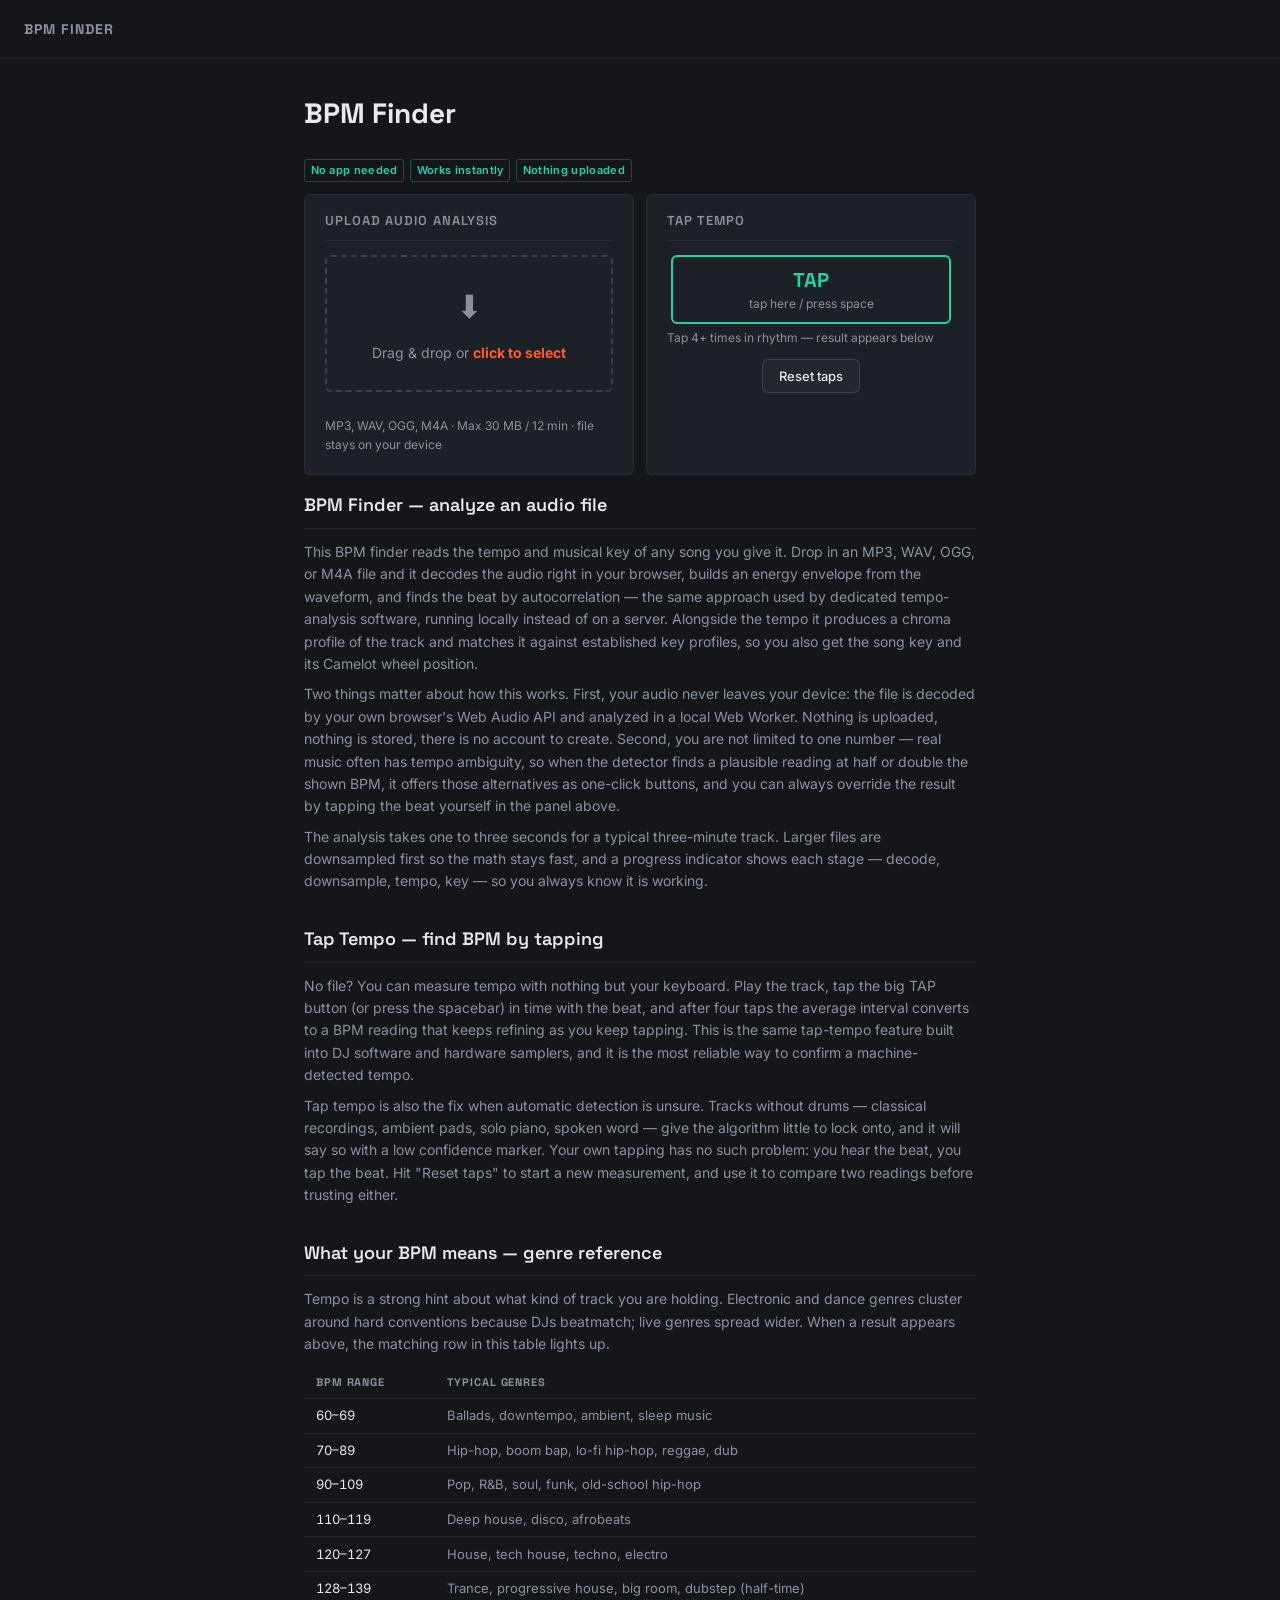
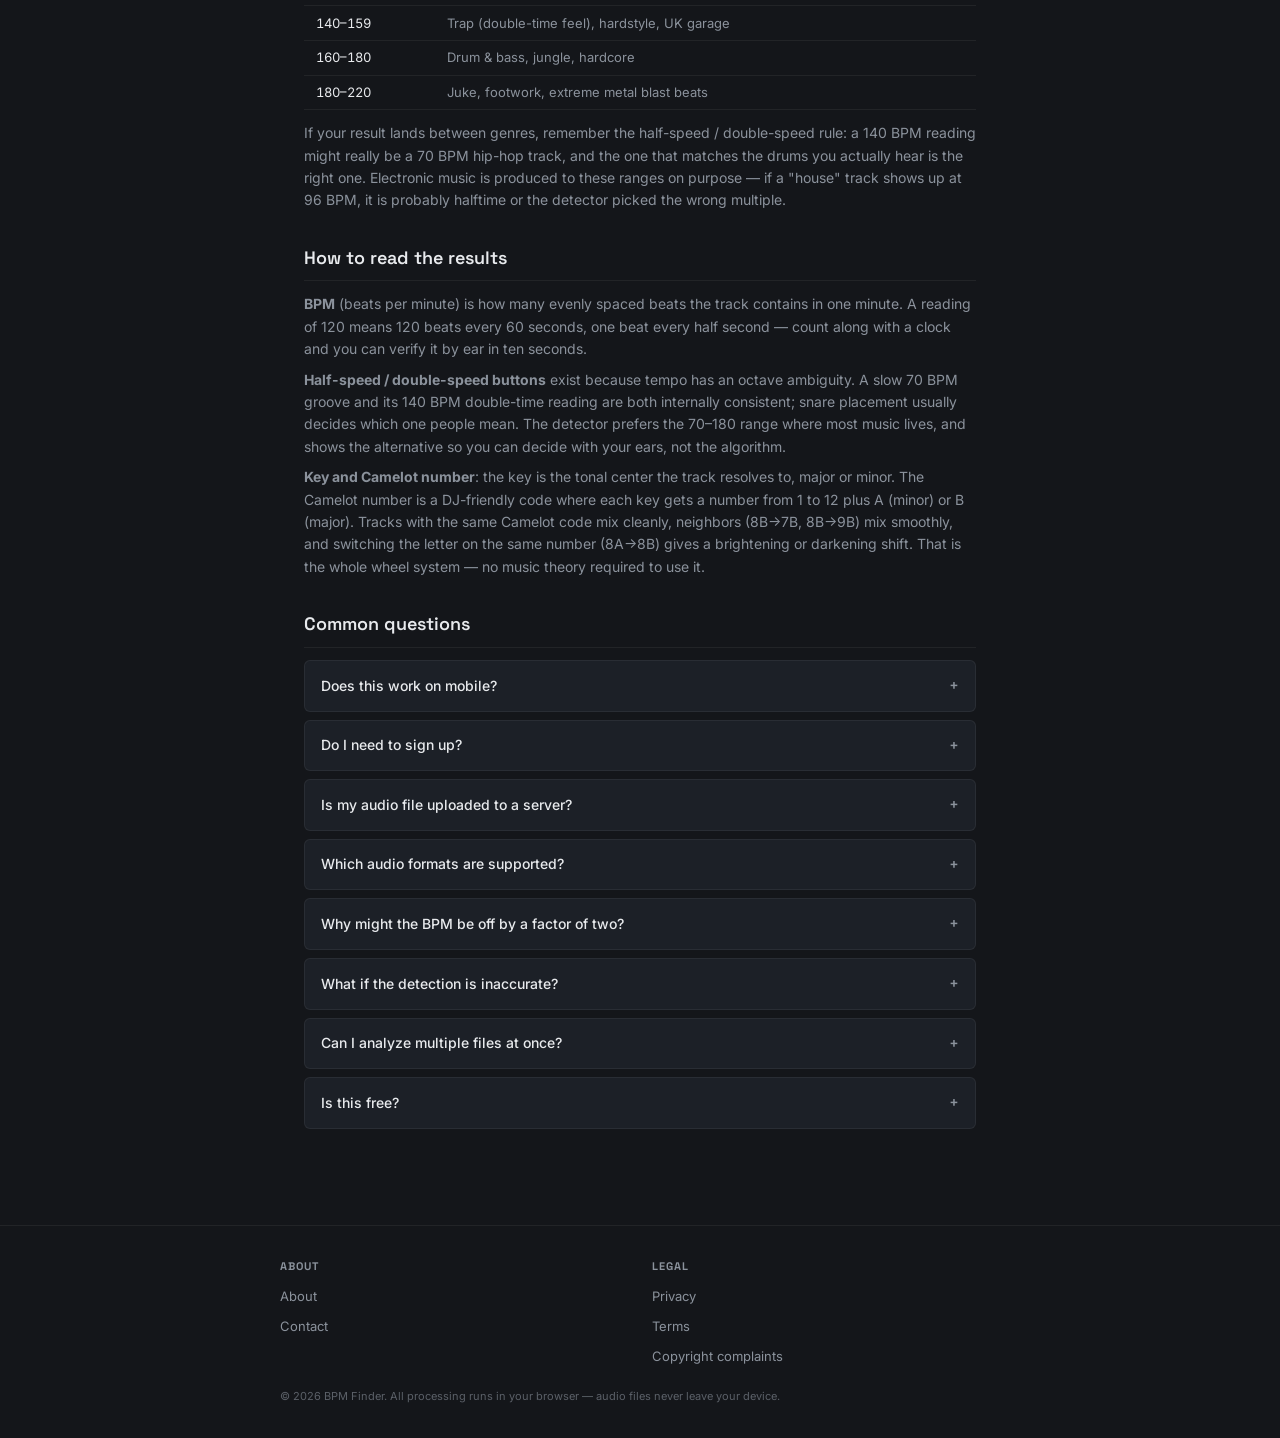
==== index.html @ b1567aca "Initial release: single-page BPM & key detector Client-side BPM + song key + Camelot detector (Web A" ====
<!DOCTYPE html>
<html lang="en">
<head>
  <meta charset="UTF-8">
  <meta name="viewport" content="width=device-width, initial-scale=1">
  <title>BPM Finder — Detect Tempo &amp; Song Key Online, Free &amp; Private</title>
  <meta name="description" content="Free BPM finder: detect tempo and song key from any audio file, or tap the beat yourself. Runs entirely in your browser — files never leave your device. No upload, no signup.">
  <link rel="canonical" href="https://getbpmfinder.com/">
  <link rel="icon" href="data:image/svg+xml,%3Csvg xmlns='http://www.w3.org/2000/svg' viewBox='0 0 32 32'%3E%3Crect width='32' height='32' rx='6' fill='%2314161a'/%3E%3Ctext x='16' y='21' font-family='monospace' font-size='14' font-weight='bold' fill='%23ff5c2b' text-anchor='middle'%3E128%3C/text%3E%3C/svg%3E">
  <link rel="preconnect" href="https://fonts.googleapis.com">
  <link rel="preconnect" href="https://fonts.gstatic.com" crossorigin>
  <!-- Non-blocking font load: a pending stylesheet would otherwise block script execution -->
  <link href="https://fonts.googleapis.com/css2?family=Inter:wght@400;500;600&family=Space+Grotesk:wght@600;700&display=swap" rel="stylesheet" media="print" onload="this.media='all'">
  <noscript><link href="https://fonts.googleapis.com/css2?family=Inter:wght@400;500;600&family=Space+Grotesk:wght@600;700&display=swap" rel="stylesheet"></noscript>
  <link rel="stylesheet" href="style.css">
</head>
<body>

<header class="site-header">
  <span>BPM Finder</span>
</header>

<main>
  <h1>BPM Finder</h1>

  <div class="trust-badges" aria-label="Key promises">
    <span>No app needed</span>
    <span>Works instantly</span>
    <span>Nothing uploaded</span>
  </div>

  <!-- ============ Dual-mode tool area ============ -->
  <div class="tool-grid">

    <!-- Mode 1: upload & analyze -->
    <section class="mode-card" aria-label="Upload audio to analyze BPM and key">
      <h2 class="mode-title">Upload audio analysis</h2>

      <!-- Cover / Upload -->
      <div id="toolCover">
        <div class="drop-zone" id="dropZone" role="button" tabindex="0" aria-label="Drop audio file here or click to select">
          <input type="file" accept="audio/*" id="fileInput" aria-label="Select audio file">
          <span class="drop-icon" aria-hidden="true">⬇</span>
          <span class="drop-label">Drag &amp; drop or <strong>click to select</strong></span>
        </div>
        <p class="format-hint">MP3, WAV, OGG, M4A · Max 30 MB / 12 min · file stays on your device</p>
      </div>

      <!-- Progress -->
      <div id="toolProgress" class="hidden">
        <div class="progress-bar-wrap" role="progressbar" aria-valuenow="0" aria-valuemin="0" aria-valuemax="100" id="progressWrap">
          <div class="progress-bar-fill" id="progressFill"></div>
        </div>
        <span class="progress-stage" id="progressStage">Decoding audio…</span>
      </div>

      <!-- Error -->
      <div id="toolError" class="hidden">
        <p class="error-msg" id="errorMsg"></p>
        <button class="btn btn-accent" id="retryBtn" type="button">Try again</button>
      </div>
    </section>

    <!-- Mode 2: tap tempo -->
    <section class="mode-card" aria-label="Tap tempo to find BPM">
      <h2 class="mode-title">Tap tempo</h2>
      <button class="tap-btn tap-btn-big" id="tapBtn" type="button" aria-label="Tap tempo: tap 4 or more times to get BPM">TAP<br><span class="tap-btn-sub">tap here / press space</span></button>
      <p class="tap-hint" id="tapHint">Tap 4+ times in rhythm — result appears below</p>
      <div class="tap-controls">
        <button class="btn" id="tapResetBtn" type="button">Reset taps</button>
      </div>
    </section>
  </div>

  <!-- ============ Shared result panel ============ -->
  <section id="toolResults" class="tool-results-panel hidden" aria-label="Detection results" aria-live="polite">
    <div class="bpm-readout">
      <span class="bpm-tick-top" aria-hidden="true"></span>
      <div class="bpm-number" id="bpmNumber">—</div>
      <span class="bpm-tick-bottom" aria-hidden="true"></span>
      <span class="bpm-unit">BPM</span>
    </div>

    <div class="result-details" id="resultDetails">
      <div class="result-item">
        <span class="result-label">Key</span>
        <span class="result-value" id="keyValue">—</span>
      </div>
      <div class="result-item">
        <span class="result-label">Camelot</span>
        <span class="result-value camelot" id="camelotValue">—</span>
      </div>
      <div class="result-item" id="durationItem">
        <span class="result-label">Duration</span>
        <span class="result-value" id="durationValue">—</span>
      </div>
      <div class="result-item">
        <span class="result-label">Confidence</span>
        <span class="result-value" id="confidenceValue">—</span>
      </div>
    </div>

    <div class="result-actions" id="resultActions">
      <!-- Half / Double speed buttons injected by JS -->
    </div>

    <div class="result-actions">
      <button class="btn" id="reuploadBtn" type="button">Analyze another file</button>
    </div>
  </section>

  <!-- ============ H2: upload mode content ============ -->
  <section class="info-section">
    <h2>BPM Finder — analyze an audio file</h2>
    <p>This BPM finder reads the tempo and musical key of any song you give it. Drop in an MP3, WAV, OGG, or M4A file and it decodes the audio right in your browser, builds an energy envelope from the waveform, and finds the beat by autocorrelation — the same approach used by dedicated tempo-analysis software, running locally instead of on a server. Alongside the tempo it produces a chroma profile of the track and matches it against established key profiles, so you also get the song key and its Camelot wheel position.</p>
    <p>Two things matter about how this works. First, your audio never leaves your device: the file is decoded by your own browser's Web Audio API and analyzed in a local Web Worker. Nothing is uploaded, nothing is stored, there is no account to create. Second, you are not limited to one number — real music often has tempo ambiguity, so when the detector finds a plausible reading at half or double the shown BPM, it offers those alternatives as one-click buttons, and you can always override the result by tapping the beat yourself in the panel above.</p>
    <p>The analysis takes one to three seconds for a typical three-minute track. Larger files are downsampled first so the math stays fast, and a progress indicator shows each stage — decode, downsample, tempo, key — so you always know it is working.</p>
  </section>

  <!-- ============ H2: tap mode content ============ -->
  <section class="info-section">
    <h2>Tap Tempo — find BPM by tapping</h2>
    <p>No file? You can measure tempo with nothing but your keyboard. Play the track, tap the big TAP button (or press the spacebar) in time with the beat, and after four taps the average interval converts to a BPM reading that keeps refining as you keep tapping. This is the same tap-tempo feature built into DJ software and hardware samplers, and it is the most reliable way to confirm a machine-detected tempo.</p>
    <p>Tap tempo is also the fix when automatic detection is unsure. Tracks without drums — classical recordings, ambient pads, solo piano, spoken word — give the algorithm little to lock onto, and it will say so with a low confidence marker. Your own tapping has no such problem: you hear the beat, you tap the beat. Hit "Reset taps" to start a new measurement, and use it to compare two readings before trusting either.</p>
  </section>

  <!-- ============ H2: BPM ranges ============ -->
  <section class="info-section">
    <h2>What your BPM means — genre reference</h2>
    <p>Tempo is a strong hint about what kind of track you are holding. Electronic and dance genres cluster around hard conventions because DJs beatmatch; live genres spread wider. When a result appears above, the matching row in this table lights up.</p>
    <table class="bpm-table" id="bpmTable">
      <thead><tr><th scope="col">BPM range</th><th scope="col">Typical genres</th></tr></thead>
      <tbody>
        <tr data-min="0" data-max="69"><td>60–69</td><td>Ballads, downtempo, ambient, sleep music</td></tr>
        <tr data-min="70" data-max="89"><td>70–89</td><td>Hip-hop, boom bap, lo-fi hip-hop, reggae, dub</td></tr>
        <tr data-min="90" data-max="109"><td>90–109</td><td>Pop, R&amp;B, soul, funk, old-school hip-hop</td></tr>
        <tr data-min="110" data-max="119"><td>110–119</td><td>Deep house, disco, afrobeats</td></tr>
        <tr data-min="120" data-max="127"><td>120–127</td><td>House, tech house, techno, electro</td></tr>
        <tr data-min="128" data-max="139"><td>128–139</td><td>Trance, progressive house, big room, dubstep (half-time)</td></tr>
        <tr data-min="140" data-max="159"><td>140–159</td><td>Trap (double-time feel), hardstyle, UK garage</td></tr>
        <tr data-min="160" data-max="180"><td>160–180</td><td>Drum &amp; bass, jungle, hardcore</td></tr>
        <tr data-min="181" data-max="220"><td>180–220</td><td>Juke, footwork, extreme metal blast beats</td></tr>
      </tbody>
    </table>
    <p>If your result lands between genres, remember the half-speed / double-speed rule: a 140 BPM reading might really be a 70 BPM hip-hop track, and the one that matches the drums you actually hear is the right one. Electronic music is produced to these ranges on purpose — if a "house" track shows up at 96 BPM, it is probably halftime or the detector picked the wrong multiple.</p>
  </section>

  <!-- ============ H2: reading results ============ -->
  <section class="info-section">
    <h2>How to read the results</h2>
    <p><strong>BPM</strong> (beats per minute) is how many evenly spaced beats the track contains in one minute. A reading of 120 means 120 beats every 60 seconds, one beat every half second — count along with a clock and you can verify it by ear in ten seconds.</p>
    <p><strong>Half-speed / double-speed buttons</strong> exist because tempo has an octave ambiguity. A slow 70 BPM groove and its 140 BPM double-time reading are both internally consistent; snare placement usually decides which one people mean. The detector prefers the 70–180 range where most music lives, and shows the alternative so you can decide with your ears, not the algorithm.</p>
    <p><strong>Key and Camelot number</strong>: the key is the tonal center the track resolves to, major or minor. The Camelot number is a DJ-friendly code where each key gets a number from 1 to 12 plus A (minor) or B (major). Tracks with the same Camelot code mix cleanly, neighbors (8B→7B, 8B→9B) mix smoothly, and switching the letter on the same number (8A→8B) gives a brightening or darkening shift. That is the whole wheel system — no music theory required to use it.</p>
  </section>

  <!-- ============ FAQ ============ -->
  <section class="info-section faq-section">
    <h2>Common questions</h2>

    <details>
      <summary>Does this work on mobile?</summary>
      <div class="faq-answer">Yes. Both the file analysis and tap tempo run in your mobile browser. Analysis performance depends on your device — a three-minute song typically takes a few seconds on a recent phone. Tap tempo works even better on mobile since you can tap along anywhere.</div>
    </details>

    <details>
      <summary>Do I need to sign up?</summary>
      <div class="faq-answer">No. There is no account, no login, no email. Open the page and use it.</div>
    </details>

    <details>
      <summary>Is my audio file uploaded to a server?</summary>
      <div class="faq-answer">No. The file is decoded and analyzed entirely inside your browser using the Web Audio API and a local Web Worker. No audio data leaves your device, and nothing is stored after you close the page.</div>
    </details>

    <details>
      <summary>Which audio formats are supported?</summary>
      <div class="faq-answer">Whatever your browser can decode: MP3, WAV, OGG, and M4A/AAC all work in Chrome and Edge; Safari adds support for more Apple formats. If a file fails to decode, convert it to MP3 or WAV and try again. The limit is 30 MB and 12 minutes per file.</div>
    </details>

    <details>
      <summary>Why might the BPM be off by a factor of two?</summary>
      <div class="faq-answer">Rhythm has an octave ambiguity: the same track can be counted at 80 or 160 BPM depending on which pulses you follow. The detector prefers the 70–180 BPM range and offers the half/double alternative as a one-click button when it exists. Your ears make the final call.</div>
    </details>

    <details>
      <summary>What if the detection is inaccurate?</summary>
      <div class="faq-answer">Check the confidence marker. Low confidence usually means the track has no clear beat (ambient, classical, field recordings). Two fixes: use tap tempo to measure the beat yourself, or try a section of the song with drums — most detections use the whole file, so a drum-heavy excerpt works well.</div>
    </details>

    <details>
      <summary>Can I analyze multiple files at once?</summary>
      <div class="faq-answer">Not in this version — one file at a time. Click "Analyze another file" to start the next one.</div>
    </details>

    <details>
      <summary>Is this free?</summary>
      <div class="faq-answer">Yes, completely. No limits, no account, no ads.</div>
    </details>
  </section>
</main>

<footer class="site-footer">
  <div class="footer-inner">
    <div class="footer-col">
      <h3>About</h3>
      <ul>
        <li><a href="#">About</a></li>
        <li><a href="#">Contact</a></li>
      </ul>
    </div>
    <div class="footer-col">
      <h3>Legal</h3>
      <ul>
        <li><a href="#">Privacy</a></li>
        <li><a href="#">Terms</a></li>
        <li><a href="#">Copyright complaints</a></li>
      </ul>
    </div>
  </div>
  <p class="footer-copy">&copy; 2026 BPM Finder. All processing runs in your browser — audio files never leave your device.</p>
</footer>

<script>
/* ====================================================
   BPM Finder — main script
   Web Worker is inlined as a Blob URL
   ==================================================== */

// ---- Worker source (string) ----
const WORKER_SRC = `
"use strict";

// ---- FFT (radix-2, in-place Cooley-Tukey) ----
function fft(re, im) {
  const n = re.length;
  if (n <= 1) return;
  // bit-reversal permutation
  for (let i = 1, j = 0; i < n; i++) {
    let bit = n >> 1;
    for (; j & bit; bit >>= 1) j ^= bit;
    j ^= bit;
    if (i < j) {
      let t = re[i]; re[i] = re[j]; re[j] = t;
      t = im[i]; im[i] = im[j]; im[j] = t;
    }
  }
  for (let len = 2; len <= n; len <<= 1) {
    const ang = -2 * Math.PI / len;
    const wRe = Math.cos(ang), wIm = Math.sin(ang);
    for (let i = 0; i < n; i += len) {
      let cRe = 1, cIm = 0;
      for (let j = 0; j < (len >> 1); j++) {
        const uRe = re[i + j], uIm = im[i + j];
        const k = i + j + (len >> 1);
        const vRe = re[k] * cRe - im[k] * cIm;
        const vIm = re[k] * cIm + im[k] * cRe;
        re[i + j] = uRe + vRe;
        im[i + j] = uIm + vIm;
        re[k] = uRe - vRe;
        im[k] = uIm - vIm;
        const nRe = cRe * wRe - cIm * wIm;
        cIm = cRe * wIm + cIm * wRe;
        cRe = nRe;
      }
    }
  }
}

// ---- RMS energy envelope ----
function rmsEnvelope(samples, frameSize, hop) {
  const env = [];
  for (let i = 0; i + frameSize <= samples.length; i += hop) {
    let sum = 0;
    for (let j = 0; j < frameSize; j++) {
      const s = samples[i + j];
      sum += s * s;
    }
    env.push(Math.sqrt(sum / frameSize));
  }
  return env;
}

// ---- Onset strength (half-wave rectified diff) ----
function onsetStrength(env) {
  const onsets = [0];
  for (let i = 1; i < env.length; i++) {
    const diff = env[i] - env[i - 1];
    onsets.push(diff > 0 ? diff : 0);
  }
  return onsets;
}

// ---- Autocorrelation ----
function autocorrelate(signal, minLag, maxLag) {
  const n = signal.length;
  const result = new Float64Array(maxLag + 1);
  for (let lag = minLag; lag <= maxLag; lag++) {
    let sum = 0;
    const len = n - lag;
    for (let i = 0; i < len; i++) {
      sum += signal[i] * signal[i + lag];
    }
    result[lag] = sum / len;
  }
  return result;
}

// ---- Find peaks in autocorrelation ----
function findPeaks(acf, minLag, maxLag) {
  const peaks = [];
  for (let i = minLag + 1; i < maxLag - 1; i++) {
    if (acf[i] > acf[i - 1] && acf[i] > acf[i + 1] && acf[i] > 0) {
      peaks.push({ lag: i, value: acf[i] });
    }
  }
  peaks.sort((a, b) => b.value - a.value);
  return peaks;
}

// ---- BPM detection ----
function detectBPM(samples, sampleRate) {
  const FRAME = 1024, HOP = 256;
  const env = rmsEnvelope(samples, FRAME, HOP);
  const onsets = onsetStrength(env);
  const effectiveRate = sampleRate / HOP; // frames per second

  // Lag range for 50–220 BPM
  const minLag = Math.floor(effectiveRate * 60 / 220);
  const maxLag = Math.ceil(effectiveRate * 60 / 50);
  const safeMax = Math.min(maxLag, onsets.length - 1);

  const acf = autocorrelate(onsets, minLag, safeMax);
  const peaks = findPeaks(acf, minLag, safeMax);

  if (peaks.length === 0) {
    return { bpm: 0, confidence: 'low', alternatives: [] };
  }

  // Parabolic interpolation for sub-lag precision
  function refineLag(lag) {
    if (lag <= minLag || lag >= safeMax) return lag;
    const y0 = acf[lag], ym = acf[lag - 1], yp = acf[lag + 1];
    const denom = ym - 2 * y0 + yp;
    if (Math.abs(denom) < 1e-12) return lag;
    const offset = 0.5 * (ym - yp) / denom;
    if (offset < -0.5 || offset > 0.5) return lag;
    return lag + offset;
  }

  // Convert lag to BPM
  const primary = effectiveRate * 60 / refineLag(peaks[0].lag);

  // Octave ambiguity: prefer 70–180
  let bpm = primary;
  let alternatives = [];
  if (bpm < 70 && bpm * 2 <= 220) {
    alternatives.push(Math.round(bpm));
    bpm = bpm * 2;
  } else if (bpm > 180 && bpm / 2 >= 50) {
    alternatives.push(Math.round(bpm));
    bpm = bpm / 2;
  }
  bpm = Math.round(bpm);

  // Offer the other tempo
  const half = Math.round(bpm / 2);
  const dbl = Math.round(bpm * 2);
  if (half >= 50 && half <= 220) alternatives.push(half);
  if (dbl >= 50 && dbl <= 220) alternatives.push(dbl);
  // deduplicate
  alternatives = [...new Set(alternatives)].filter(a => a !== bpm);

  // Confidence: primary peak vs strongest NON-harmonic peak.
  // Peaks at half/double the chosen tempo are octave ambiguities, not competing
  // rhythms, so they must not lower confidence.
  const effLag = effectiveRate * 60 / bpm;
  const isHarmonic = (lag) => {
    for (const mult of [0.5, 1, 2]) {
      if (Math.abs(lag - effLag * mult) < Math.max(2, effLag * mult * 0.1)) return true;
    }
    return false;
  };
  let bestNonHarmonic = 0;
  for (const p of peaks) {
    if (!isHarmonic(p.lag) && p.value > bestNonHarmonic) bestNonHarmonic = p.value;
  }
  const confRatio = bestNonHarmonic > 0 ? peaks[0].value / bestNonHarmonic : 3;
  let confidence;
  if (confRatio >= 1.8) confidence = 'high';
  else if (confRatio >= 1.25) confidence = 'medium';
  else confidence = 'low';

  return { bpm, confidence, alternatives };
}

// ---- Chroma vector from FFT frames ----
function computeChroma(samples, sampleRate) {
  const FFT_SIZE = 4096, HOP = 2048;
  const chroma = new Float64Array(12);
  let frameCount = 0;

  for (let offset = 0; offset + FFT_SIZE <= samples.length; offset += HOP) {
    const re = new Float64Array(FFT_SIZE);
    const im = new Float64Array(FFT_SIZE);
    // Hanning window
    for (let i = 0; i < FFT_SIZE; i++) {
      re[i] = samples[offset + i] * (0.5 - 0.5 * Math.cos(2 * Math.PI * i / (FFT_SIZE - 1)));
    }
    fft(re, im);

    // Map bins to pitch classes
    for (let k = 1; k < FFT_SIZE / 2; k++) {
      const freq = k * sampleRate / FFT_SIZE;
      if (freq < 60 || freq > 5000) continue;
      // MIDI note number
      const midi = 12 * Math.log2(freq / 440) + 69;
      const pc = Math.round(midi) % 12;
      const pcIdx = ((pc % 12) + 12) % 12;
      const mag = Math.sqrt(re[k] * re[k] + im[k] * im[k]);
      chroma[pcIdx] += mag;
    }
    frameCount++;
  }

  if (frameCount > 0) {
    for (let i = 0; i < 12; i++) chroma[i] /= frameCount;
  }
  // Normalize
  let max = 0;
  for (let i = 0; i < 12; i++) if (chroma[i] > max) max = chroma[i];
  if (max > 0) for (let i = 0; i < 12; i++) chroma[i] /= max;

  return chroma;
}

// ---- Krumhansl-Schmuckler key profiles ----
const KS_MAJOR = [6.35, 2.23, 3.48, 2.33, 4.38, 4.09, 2.52, 5.19, 2.39, 3.66, 2.29, 2.88];
const KS_MINOR = [6.33, 2.68, 3.52, 5.38, 2.60, 3.53, 2.54, 4.75, 3.98, 2.69, 3.34, 3.17];

// Rotate array
function rotate(arr, n) {
  const len = arr.length;
  const r = new Float64Array(len);
  for (let i = 0; i < len; i++) r[i] = arr[((i - n) % len + len) % len];
  return r;
}

// Pearson correlation
function pearson(a, b) {
  const n = a.length;
  let sa = 0, sb = 0, sa2 = 0, sb2 = 0, sab = 0;
  for (let i = 0; i < n; i++) {
    sa += a[i]; sb += b[i];
    sa2 += a[i] * a[i]; sb2 += b[i] * b[i];
    sab += a[i] * b[i];
  }
  const num = n * sab - sa * sb;
  const den = Math.sqrt((n * sa2 - sa * sa) * (n * sb2 - sb * sb));
  return den === 0 ? 0 : num / den;
}

// Note names: C=0, C#=1, ... B=11
const NOTE_NAMES = ['C','C#','D','D#','E','F','F#','G','G#','A','A#','B'];

function detectKey(samples, sampleRate) {
  const chroma = computeChroma(samples, sampleRate);
  let bestScore = -Infinity, bestKey = 0, bestMode = 'major';

  for (let shift = 0; shift < 12; shift++) {
    const majorProfile = rotate(KS_MAJOR, shift);
    const minorProfile = rotate(KS_MINOR, shift);
    const majorCorr = pearson(chroma, majorProfile);
    const minorCorr = pearson(chroma, minorProfile);
    if (majorCorr > bestScore) { bestScore = majorCorr; bestKey = shift; bestMode = 'major'; }
    if (minorCorr > bestScore) { bestScore = minorCorr; bestKey = shift; bestMode = 'minor'; }
  }

  return {
    name: NOTE_NAMES[bestKey] + (bestMode === 'minor' ? 'm' : ''),
    note: NOTE_NAMES[bestKey],
    mode: bestMode,
    score: bestScore
  };
}

// ---- Camelot mapping ----
const CAMELOT = {
  'C':'8B','G':'9B','D':'10B','A':'11B','E':'12B','B':'1B',
  'F#':'2B','C#':'3B','G#':'4B','D#':'5B','A#':'6B','F':'7B',
  'Am':'8A','Em':'9A','Bm':'10A','F#m':'11A','C#m':'12A','G#m':'1A',
  'D#m':'2A','A#m':'3A','Fm':'4A','Cm':'5A','Gm':'6A','Dm':'7A'
};

// ---- Message handler ----
self.onmessage = function(e) {
  const { type, buffer, sampleRate, duration } = e.data;
  if (type !== 'analyze') return;

  try {
    const samples = new Float32Array(buffer);
    const totalSteps = 3;
    let step = 0;

    // Step 1: BPM
    self.postMessage({ type: 'progress', stage: 'Detecting tempo…', pct: Math.round((step / totalSteps) * 100) });
    const bpmResult = detectBPM(samples, sampleRate);
    step++;

    // Step 2: Key
    self.postMessage({ type: 'progress', stage: 'Detecting key…', pct: Math.round((step / totalSteps) * 100) });
    const keyResult = detectKey(samples, sampleRate);
    step++;

    // Step 3: Finalize
    self.postMessage({ type: 'progress', stage: 'Done', pct: 100 });

    const camelot = CAMELOT[keyResult.name] || '—';

    self.postMessage({
      type: 'result',
      bpm: bpmResult.bpm,
      confidence: bpmResult.confidence,
      alternatives: bpmResult.alternatives,
      key: keyResult.name,
      note: keyResult.note,
      mode: keyResult.mode,
      camelot: camelot,
      duration: duration
    });
  } catch (err) {
    self.postMessage({ type: 'error', message: err.message || 'Analysis failed' });
  }
};
`;

// ---- DOM refs ----
const toolCover    = document.getElementById('toolCover');
const toolProgress = document.getElementById('toolProgress');
const toolError    = document.getElementById('toolError');
const toolResults  = document.getElementById('toolResults');
const errorMsg     = document.getElementById('errorMsg');
const retryBtn     = document.getElementById('retryBtn');
const fileInput    = document.getElementById('fileInput');
const dropZone     = document.getElementById('dropZone');
const progressFill = document.getElementById('progressFill');
const progressWrap = document.getElementById('progressWrap');
const progressStage = document.getElementById('progressStage');
const bpmNumber    = document.getElementById('bpmNumber');
const keyValue     = document.getElementById('keyValue');
const camelotValue = document.getElementById('camelotValue');
const durationItem = document.getElementById('durationItem');
const durationValue = document.getElementById('durationValue');
const confidenceValue = document.getElementById('confidenceValue');
const resultDetails = document.getElementById('resultDetails');
const resultActions = document.getElementById('resultActions');
const tapBtn       = document.getElementById('tapBtn');
const tapHint      = document.getElementById('tapHint');
const tapResetBtn  = document.getElementById('tapResetBtn');
const reuploadBtn  = document.getElementById('reuploadBtn');
const bpmTable     = document.getElementById('bpmTable');

// ---- State ----
let worker = null;
let currentBPM = 0;
let currentAlternatives = [];
let tapTimes = [];
let tapTimeout = null;

// ---- Helpers ----
function show(el) { el.classList.remove('hidden'); }
function hide(el) { el.classList.add('hidden'); }

function switchUploadView(view) {
  hide(toolCover); hide(toolProgress); hide(toolError);
  if (view === 'cover') show(toolCover);
  else if (view === 'progress') show(toolProgress);
  else if (view === 'error') show(toolError);
}

function formatDuration(seconds) {
  const m = Math.floor(seconds / 60);
  const s = Math.floor(seconds % 60);
  return m + ':' + (s < 10 ? '0' : '') + s;
}

function setProgress(pct, stage) {
  progressFill.style.width = pct + '%';
  progressWrap.setAttribute('aria-valuenow', pct);
  if (stage) progressStage.textContent = stage;
}

function createWorker() {
  const blob = new Blob([WORKER_SRC], { type: 'text/javascript' });
  const url = URL.createObjectURL(blob);
  worker = new Worker(url);
  worker.onmessage = onWorkerMessage;
  worker.onerror = function(e) {
    showError('Worker error: ' + (e.message || 'unknown'));
  };
}

function onWorkerMessage(e) {
  const msg = e.data;
  if (msg.type === 'progress') {
    setProgress(msg.pct, msg.stage);
  } else if (msg.type === 'result') {
    displayResults(msg);
  } else if (msg.type === 'error') {
    showError(msg.message);
  }
}

function showError(message) {
  errorMsg.textContent = message;
  switchUploadView('error');
}

function setConfidenceBadge(level) {
  const confMap = { high: 'High', medium: 'Medium', low: 'Low' };
  confidenceValue.innerHTML = '<span class="confidence-badge ' + level + '">' + confMap[level] + '</span>';
}

function highlightGenreRow(bpm) {
  if (!bpmTable) return;
  bpmTable.querySelectorAll('tr').forEach(function(tr) { tr.classList.remove('row-hit'); });
  if (!bpm) return;
  const row = Array.prototype.find.call(
    bpmTable.querySelectorAll('tbody tr'),
    function(tr) {
      return bpm >= parseInt(tr.dataset.min, 10) && bpm <= parseInt(tr.dataset.max, 10);
    }
  );
  if (row) row.classList.add('row-hit');
}

function displayResults(data) {
  currentBPM = data.bpm;
  currentAlternatives = data.alternatives;
  bpmNumber.textContent = data.bpm;
  // display key nicely: "C# minor" or "F major"
  keyValue.textContent = data.mode === 'minor' ? data.note + ' minor' : data.note + ' major';
  camelotValue.textContent = data.camelot;
  durationValue.textContent = formatDuration(data.duration);
  setConfidenceBadge(data.confidence);

  // Alternative tempo buttons
  resultActions.innerHTML = '';
  if (data.alternatives && data.alternatives.length > 0) {
    data.alternatives.forEach(function(alt) {
      const btn = document.createElement('button');
      btn.className = 'btn btn-accent';
      btn.type = 'button';
      const isHalf = alt < data.bpm;
      btn.textContent = (isHalf ? 'Half speed: ' : 'Double speed: ') + alt + ' BPM';
      btn.addEventListener('click', function() {
        bpmNumber.textContent = alt;
        currentBPM = alt;
        highlightGenreRow(alt);
      });
      resultActions.appendChild(btn);
    });
  }

  // Low confidence warning
  if (data.confidence === 'low') {
    const warn = document.createElement('p');
    warn.className = 'low-conf-warn';
    warn.textContent = 'Low confidence — result may be inaccurate. Try tap tempo to verify.';
    resultActions.appendChild(warn);
  }

  highlightGenreRow(data.bpm);
  show(toolResults);
}

// ---- Tap mode result ----
function tapConfidence(times) {
  // consistency of intervals: stddev/mean
  if (times.length < 4) return null;
  const intervals = [];
  for (let i = 1; i < times.length; i++) intervals.push(times[i] - times[i - 1]);
  const mean = intervals.reduce((a, b) => a + b, 0) / intervals.length;
  if (mean <= 0) return null;
  const variance = intervals.reduce((a, b) => a + (b - mean) * (b - mean), 0) / intervals.length;
  const cv = Math.sqrt(variance) / mean;
  if (cv < 0.03) return 'high';
  if (cv < 0.08) return 'medium';
  return 'low';
}

function displayTapResult(bpm, level) {
  // Hide upload-only fields in tap mode
  keyValue.textContent = '—';
  camelotValue.textContent = '—';
  durationItem.classList.add('hidden');
  setConfidenceBadge(level);
  resultActions.innerHTML = '';
  const note = document.createElement('p');
  note.className = 'low-conf-warn';
  note.textContent = 'Measured by tapping. For key + Camelot, upload the audio file instead.';
  resultActions.appendChild(note);
  highlightGenreRow(bpm);
  show(toolResults);
}

// ---- File handling ----
const MAX_SIZE = 30 * 1024 * 1024; // 30 MB
const MAX_DURATION = 12 * 60; // 12 minutes

async function handleFile(file) {
  // Validate
  if (!file) return;
  if (!file.type.startsWith('audio/') && !file.name.match(/\.(mp3|wav|ogg|m4a|aac|flac)$/i)) {
    showError('Please select an audio file (MP3, WAV, OGG, or M4A).');
    return;
  }
  if (file.size > MAX_SIZE) {
    showError('File is too large. Maximum size is 30 MB.');
    return;
  }

  switchUploadView('progress');
  setProgress(5, 'Decoding audio…');

  try {
    const arrayBuf = await file.arrayBuffer();
    const audioCtx = new (window.AudioContext || window.webkitAudioContext)();
    let audioBuffer;
    try {
      audioBuffer = await audioCtx.decodeAudioData(arrayBuf);
    } catch (decErr) {
      showError('Could not decode this audio file. Try converting to MP3 or WAV.');
      audioCtx.close();
      return;
    }

    const duration = audioBuffer.duration;
    if (duration > MAX_DURATION) {
      showError('Audio is too long. Maximum duration is 12 minutes.');
      audioCtx.close();
      return;
    }

    setProgress(15, 'Downsampling…');

    // Downsample to 11025 Hz mono
    const TARGET_SR = 11025;
    const offlineCtx = new OfflineAudioContext(1, Math.ceil(duration * TARGET_SR), TARGET_SR);
    const src = offlineCtx.createBufferSource();
    src.buffer = audioBuffer;
    src.connect(offlineCtx.destination);
    src.start(0);
    const rendered = await offlineCtx.startRendering();
    const monoData = rendered.getChannelData(0);

    setProgress(30, 'Analyzing…');

    // Post to worker
    if (!worker) createWorker();
    worker.postMessage({
      type: 'analyze',
      buffer: monoData.buffer,
      sampleRate: TARGET_SR,
      duration: duration
    }, [monoData.buffer]); // transfer ownership

    audioCtx.close();
  } catch (err) {
    showError('Error reading file: ' + (err.message || 'unknown'));
  }
}

// ---- Drop zone ----
dropZone.addEventListener('dragover', function(e) {
  e.preventDefault();
  dropZone.classList.add('drag-over');
});

dropZone.addEventListener('dragleave', function() {
  dropZone.classList.remove('drag-over');
});

dropZone.addEventListener('drop', function(e) {
  e.preventDefault();
  dropZone.classList.remove('drag-over');
  const file = e.dataTransfer.files[0];
  if (file) handleFile(file);
});

fileInput.addEventListener('change', function() {
  const file = fileInput.files[0];
  if (file) handleFile(file);
});

// Keyboard activation for drop zone
dropZone.addEventListener('keydown', function(e) {
  if (e.key === 'Enter' || e.key === ' ') {
    e.preventDefault();
    fileInput.click();
  }
});

// ---- Retry / Re-upload ----
retryBtn.addEventListener('click', function() {
  switchUploadView('cover');
  fileInput.value = '';
});

reuploadBtn.addEventListener('click', function() {
  switchUploadView('cover');
  fileInput.value = '';
  hide(toolResults);
});

// ---- Tap Tempo ----
function registerTap() {
  const now = performance.now();

  // Reset if gap > 2s
  if (tapTimes.length > 0 && now - tapTimes[tapTimes.length - 1] > 2000) {
    tapTimes = [];
  }

  tapTimes.push(now);

  if (tapTimes.length >= 4) {
    // Average interval
    let totalInterval = 0;
    for (let i = 1; i < tapTimes.length; i++) {
      totalInterval += tapTimes[i] - tapTimes[i - 1];
    }
    const avgInterval = totalInterval / (tapTimes.length - 1);
    const tapBPM = Math.round(60000 / avgInterval);
    bpmNumber.textContent = tapBPM;
    currentBPM = tapBPM;
    displayTapResult(tapBPM, tapConfidence(tapTimes));
    tapHint.textContent = tapTimes.length + ' taps — ' + tapBPM + ' BPM';
  } else {
    tapHint.textContent = tapTimes.length + ' tap' + (tapTimes.length > 1 ? 's' : '') + '… keep tapping';
  }

  // Auto-reset after 2s of inactivity
  clearTimeout(tapTimeout);
  tapTimeout = setTimeout(function() {
    tapTimes = [];
    tapHint.textContent = 'Tap 4+ times to set tempo manually';
  }, 2000);
}

tapBtn.addEventListener('click', registerTap);

tapResetBtn.addEventListener('click', function() {
  tapTimes = [];
  clearTimeout(tapTimeout);
  tapHint.textContent = 'Tap 4+ times in rhythm — result appears below';
  hide(toolResults);
});

// Spacebar taps when nothing else has focus, or when the TAP button has focus
document.addEventListener('keydown', function(e) {
  if (e.code !== 'Space') return;
  const target = e.target;
  const onBody = target === document.body;
  const onTapBtn = target === tapBtn;
  if (!onBody && !onTapBtn) return; // don't hijack focus on inputs/buttons
  if (onBody && tapTimes.length === 0) return; // first activation must be deliberate
  e.preventDefault();
  registerTap();
});

// ---- Init worker on load ----
createWorker();
</script>
</body>
</html>
---- style.css ----
/* ============================================
   BPM Finder — style.css
   Design: dark hardware-panel aesthetic
   ============================================ */

:root {
  --bg: #14161a;
  --card: #1c2027;
  --card-hover: #23272f;
  --text: #e8eaed;
  --text-muted: #8b929c;
  --accent: #ff5c2b;
  --accent2: #22d3a6;
  --radius: 6px;
  --font-heading: 'Space Grotesk', sans-serif;
  --font-body: 'Inter', sans-serif;
  --transition: 0.2s ease;
}

/* Reset */
*, *::before, *::after {
  box-sizing: border-box;
  margin: 0;
  padding: 0;
}

html {
  font-size: 16px;
  -webkit-text-size-adjust: 100%;
}

body {
  font-family: var(--font-body);
  background: var(--bg);
  color: var(--text);
  line-height: 1.6;
  min-height: 100vh;
  display: flex;
  flex-direction: column;
}

/* Focus ring */
:focus-visible {
  outline: 2px solid var(--accent2);
  outline-offset: 2px;
}

/* Reduced motion */
@media (prefers-reduced-motion: reduce) {
  *, *::before, *::after {
    animation-duration: 0.01ms !important;
    animation-iteration-count: 1 !important;
    transition-duration: 0.01ms !important;
  }
}

/* ---- Header ---- */
.site-header {
  padding: 1rem 1.5rem;
  border-bottom: 1px solid rgba(255,255,255,0.06);
}

.site-header span {
  font-family: var(--font-heading);
  font-size: 0.875rem;
  font-weight: 700;
  letter-spacing: 0.08em;
  text-transform: uppercase;
  color: var(--text-muted);
}

/* ---- Main ---- */
main {
  max-width: 720px;
  margin: 0 auto;
  padding: 2rem 1.5rem 4rem;
  width: 100%;
  flex: 1;
}

h1 {
  font-family: var(--font-heading);
  font-size: 1.75rem;
  font-weight: 700;
  margin-bottom: 1.5rem;
  color: var(--text);
}

h2 {
  font-family: var(--font-heading);
  font-size: 1.125rem;
  font-weight: 600;
  margin-bottom: 0.75rem;
  color: var(--text);
}

/* ---- Tool Area / Cover ---- */
#toolCover,
#toolProgress,
#toolError {
  display: flex;
  flex-direction: column;
  align-items: center;
  justify-content: center;
  gap: 0.75rem;
  flex: 1;
}

.hidden {
  display: none !important;
}

/* ---- Dual-mode grid ---- */
.tool-grid {
  display: grid;
  grid-template-columns: 1fr 1fr;
  gap: 0.75rem;
  margin-bottom: 1rem;
}

.mode-card {
  background: var(--card);
  border: 1px solid rgba(255,255,255,0.06);
  border-radius: var(--radius);
  padding: 1rem 1.25rem 1.25rem;
  min-height: 230px;
  display: flex;
  flex-direction: column;
}

.mode-title {
  font-size: 0.8125rem;
  text-transform: uppercase;
  letter-spacing: 0.08em;
  color: var(--text-muted);
  border-bottom: 1px solid rgba(255,255,255,0.06);
  padding-bottom: 0.5rem;
  margin-bottom: 0.875rem;
}

/* Trust badges line */
.trust-badges {
  display: flex;
  flex-wrap: wrap;
  gap: 0.375rem;
  margin-bottom: 0.75rem;
}

.trust-badges span {
  font-size: 0.6875rem;
  font-weight: 600;
  letter-spacing: 0.03em;
  color: var(--accent2);
  border: 1px solid rgba(34, 211, 166, 0.3);
  border-radius: 3px;
  padding: 0.15em 0.5em;
}

/* Upload zone inside mode card */
.mode-card .drop-zone {
  max-width: none;
  padding: 1.5rem 1rem;
}

/* Big tap button */
.tap-btn-big {
  width: 100%;
  font-size: 2.25rem;
  line-height: 1.1;
  padding: 1.5rem 1rem;
  margin: 0 auto;
  max-width: 280px;
}

.tap-btn-sub {
  display: block;
  font-family: var(--font-body);
  font-size: 0.75rem;
  font-weight: 400;
  color: var(--text-muted);
  margin-top: 0.375rem;
}

.tap-controls {
  text-align: center;
  margin-top: 0.75rem;
}

/* Cover */
.drop-zone {
  position: relative;
  width: 100%;
  max-width: 400px;
  border: 2px dashed rgba(255,255,255,0.15);
  border-radius: var(--radius);
  padding: 2rem 1rem;
  text-align: center;
  cursor: pointer;
  transition: border-color var(--transition), background var(--transition);
}

.drop-zone:hover,
.drop-zone.drag-over {
  border-color: var(--accent);
  background: rgba(255, 92, 43, 0.06);
}

.drop-zone input[type="file"] {
  position: absolute;
  inset: 0;
  opacity: 0;
  cursor: pointer;
}

.drop-zone .drop-icon {
  display: block;
  font-size: 2rem;
  margin-bottom: 0.5rem;
  color: var(--text-muted);
}

.drop-zone .drop-label {
  font-size: 0.875rem;
  color: var(--text-muted);
}

.drop-zone .drop-label strong {
  color: var(--accent);
}

.format-hint {
  font-size: 0.75rem;
  color: var(--text-muted);
  margin-top: 0.75rem;
}

/* Progress */
.progress-bar-wrap {
  width: 100%;
  max-width: 360px;
  height: 6px;
  background: rgba(255,255,255,0.08);
  border-radius: 3px;
  overflow: hidden;
}

.progress-bar-fill {
  height: 100%;
  width: 0%;
  background: var(--accent);
  border-radius: 3px;
  transition: width 0.3s ease;
}

.progress-stage {
  font-size: 0.8125rem;
  color: var(--text-muted);
}

/* Error message */
.error-msg {
  color: var(--accent);
  font-size: 0.9375rem;
  text-align: center;
  max-width: 360px;
}

/* ---- Results Panel (shared, below the mode grid) ---- */
.tool-results-panel {
  background: var(--card);
  border: 1px solid rgba(255,255,255,0.06);
  border-radius: var(--radius);
  padding: 1.5rem 2rem;
  margin-bottom: 1rem;
}

/* BPM readout — signature hardware panel */
.bpm-readout {
  width: 100%;
  max-width: 340px;
  margin: 0 auto 1rem;
  padding: 1rem 0;
  position: relative;
  text-align: center;
}

.bpm-tick-top,
.bpm-tick-bottom {
  display: block;
  width: 100%;
  height: 4px;
  background: repeating-linear-gradient(
    90deg,
    var(--text-muted) 0,
    var(--text-muted) 1px,
    transparent 1px,
    transparent 8px
  );
  opacity: 0.3;
}

.bpm-number {
  font-family: var(--font-heading);
  font-size: 5rem;
  font-weight: 700;
  font-variant-numeric: tabular-nums;
  line-height: 1;
  padding: 0.5rem 0;
  color: var(--accent);
}

.bpm-unit {
  font-size: 0.875rem;
  color: var(--text-muted);
  font-weight: 400;
  letter-spacing: 0.05em;
}

/* Result details grid */
.result-details {
  display: grid;
  grid-template-columns: 1fr 1fr;
  gap: 0.75rem 1.5rem;
  width: 100%;
  max-width: 340px;
  margin: 0 auto 1.25rem;
}

.result-item {
  display: flex;
  flex-direction: column;
  gap: 0.15rem;
}

.result-label {
  font-size: 0.6875rem;
  text-transform: uppercase;
  letter-spacing: 0.08em;
  color: var(--text-muted);
}

.result-value {
  font-family: var(--font-heading);
  font-size: 1rem;
  font-weight: 600;
  color: var(--text);
}

.result-value.camelot {
  color: var(--accent2);
}

/* Confidence badge */
.confidence-badge {
  display: inline-block;
  font-size: 0.6875rem;
  font-weight: 600;
  text-transform: uppercase;
  letter-spacing: 0.05em;
  padding: 0.15em 0.5em;
  border-radius: 3px;
}

.confidence-badge.high {
  background: rgba(34, 211, 166, 0.15);
  color: var(--accent2);
}

.confidence-badge.medium {
  background: rgba(255, 183, 77, 0.15);
  color: #ffb74d;
}

.confidence-badge.low {
  background: rgba(255, 92, 43, 0.15);
  color: var(--accent);
}

/* Action buttons */
.result-actions {
  display: flex;
  flex-wrap: wrap;
  gap: 0.5rem;
  justify-content: center;
  width: 100%;
  max-width: 400px;
  margin: 0 auto 1rem;
}

.btn {
  font-family: var(--font-body);
  font-size: 0.8125rem;
  font-weight: 500;
  padding: 0.5rem 1rem;
  border: 1px solid rgba(255,255,255,0.12);
  border-radius: var(--radius);
  background: var(--card-hover);
  color: var(--text);
  cursor: pointer;
  transition: background var(--transition), border-color var(--transition);
  white-space: nowrap;
}

.btn:hover {
  background: rgba(255,255,255,0.08);
  border-color: rgba(255,255,255,0.2);
}

.btn:active {
  background: rgba(255,255,255,0.04);
}

.btn-accent {
  border-color: var(--accent);
  color: var(--accent);
}

.btn-accent:hover {
  background: rgba(255, 92, 43, 0.12);
}

.btn-accent2 {
  border-color: var(--accent2);
  color: var(--accent2);
}

.btn-accent2:hover {
  background: rgba(34, 211, 166, 0.12);
}

/* Tap tempo area */
.tap-area {
  text-align: center;
  margin-bottom: 0.75rem;
}

.tap-btn {
  font-family: var(--font-heading);
  font-size: 1.25rem;
  font-weight: 700;
  padding: 0.75rem 2rem;
  border: 2px solid var(--accent2);
  border-radius: var(--radius);
  background: transparent;
  color: var(--accent2);
  cursor: pointer;
  transition: background var(--transition), transform 0.08s ease;
  user-select: none;
  -webkit-user-select: none;
}

.tap-btn:hover {
  background: rgba(34, 211, 166, 0.08);
}

.tap-btn:active {
  transform: scale(0.96);
  background: rgba(34, 211, 166, 0.15);
}

.tap-hint {
  font-size: 0.75rem;
  color: var(--text-muted);
  margin-top: 0.25rem;
}

/* ---- BPM genre table ---- */
.bpm-table {
  width: 100%;
  border-collapse: collapse;
  font-size: 0.8125rem;
  margin: 0.75rem 0;
}

.bpm-table th,
.bpm-table td {
  text-align: left;
  padding: 0.4rem 0.75rem;
  border-bottom: 1px solid rgba(255,255,255,0.06);
}

.bpm-table th {
  font-family: var(--font-heading);
  font-size: 0.6875rem;
  text-transform: uppercase;
  letter-spacing: 0.08em;
  color: var(--text-muted);
}

.bpm-table td {
  color: var(--text-muted);
}

.bpm-table td:first-child {
  font-variant-numeric: tabular-nums;
  color: var(--text);
}

.bpm-table tbody tr.row-hit {
  background: rgba(34, 211, 166, 0.08);
  border-left: 2px solid var(--accent2);
}

.bpm-table tbody tr.row-hit td {
  color: var(--accent2);
  font-weight: 600;
}

/* Low confidence warning */
.low-conf-warn {
  font-size: 0.75rem;
  color: var(--accent);
  text-align: center;
  margin: 0.5rem 0 0;
  width: 100%;
}

/* ---- Info Sections ---- */
.info-section {
  margin-bottom: 2rem;
}

.info-section h2 {
  padding-bottom: 0.5rem;
  border-bottom: 1px solid rgba(255,255,255,0.06);
  margin-bottom: 0.75rem;
}

.info-section p {
  color: var(--text-muted);
  font-size: 0.875rem;
  margin-bottom: 0.5rem;
}

/* Numbered steps */
.steps {
  counter-reset: step;
  list-style: none;
  padding: 0;
}

.steps li {
  counter-increment: step;
  position: relative;
  padding-left: 2.25rem;
  margin-bottom: 0.75rem;
  font-size: 0.875rem;
  color: var(--text-muted);
}

.steps li::before {
  content: counter(step);
  position: absolute;
  left: 0;
  top: 0;
  font-family: var(--font-heading);
  font-weight: 700;
  font-size: 0.875rem;
  color: var(--accent);
  width: 1.5rem;
  height: 1.5rem;
  display: flex;
  align-items: center;
  justify-content: center;
  border: 1px solid var(--accent);
  border-radius: 50%;
}

/* ---- FAQ ---- */
.faq-section details {
  border: 1px solid rgba(255,255,255,0.06);
  border-radius: var(--radius);
  margin-bottom: 0.5rem;
  background: var(--card);
}

.faq-section summary {
  font-size: 0.875rem;
  font-weight: 500;
  padding: 0.75rem 1rem;
  cursor: pointer;
  color: var(--text);
  list-style: none;
  display: flex;
  align-items: center;
  justify-content: space-between;
}

.faq-section summary::after {
  content: '+';
  font-family: var(--font-heading);
  font-size: 1rem;
  color: var(--text-muted);
  transition: transform var(--transition);
}

.faq-section details[open] summary::after {
  transform: rotate(45deg);
}

.faq-section summary:hover {
  background: var(--card-hover);
  border-radius: var(--radius);
}

.faq-section .faq-answer {
  padding: 0 1rem 0.75rem;
  font-size: 0.8125rem;
  color: var(--text-muted);
  line-height: 1.7;
}

/* ---- Footer ---- */
.site-footer {
  border-top: 1px solid rgba(255,255,255,0.06);
  padding: 2rem 1.5rem;
}

.footer-inner {
  max-width: 720px;
  margin: 0 auto;
  display: grid;
  grid-template-columns: 1fr 1fr;
  gap: 1.5rem;
}

.footer-col h3 {
  font-family: var(--font-heading);
  font-size: 0.6875rem;
  text-transform: uppercase;
  letter-spacing: 0.1em;
  color: var(--text-muted);
  margin-bottom: 0.5rem;
}

.footer-col ul {
  list-style: none;
}

.footer-col li {
  margin-bottom: 0.25rem;
}

.footer-col a {
  font-size: 0.8125rem;
  color: var(--text-muted);
  text-decoration: none;
  transition: color var(--transition);
}

.footer-col a:hover {
  color: var(--text);
}

.footer-copy {
  max-width: 720px;
  margin: 1rem auto 0;
  font-size: 0.6875rem;
  color: var(--text-muted);
  opacity: 0.6;
}

/* ---- Utility ---- */
.sr-only {
  position: absolute;
  width: 1px;
  height: 1px;
  padding: 0;
  margin: -1px;
  overflow: hidden;
  clip: rect(0,0,0,0);
  white-space: nowrap;
  border: 0;
}

/* ---- Responsive ---- */
@media (max-width: 720px) {
  .tool-grid {
    grid-template-columns: 1fr;
  }
}

@media (max-width: 480px) {
  main {
    padding: 1.25rem 1rem 3rem;
  }

  h1 {
    font-size: 1.375rem;
  }

  .tool-grid {
    grid-template-columns: 1fr;
  }

  .bpm-number {
    font-size: 3.5rem;
  }

  .result-details {
    grid-template-columns: 1fr;
    max-width: 100%;
  }

  .result-actions {
    max-width: 100%;
  }

  .tool-results-panel {
    padding: 1.5rem 1rem;
  }

  .drop-zone {
    padding: 1.5rem 0.75rem;
  }

  .bpm-table th,
  .bpm-table td {
    padding: 0.35rem 0.5rem;
  }

  .footer-inner {
    grid-template-columns: 1fr;
  }
}
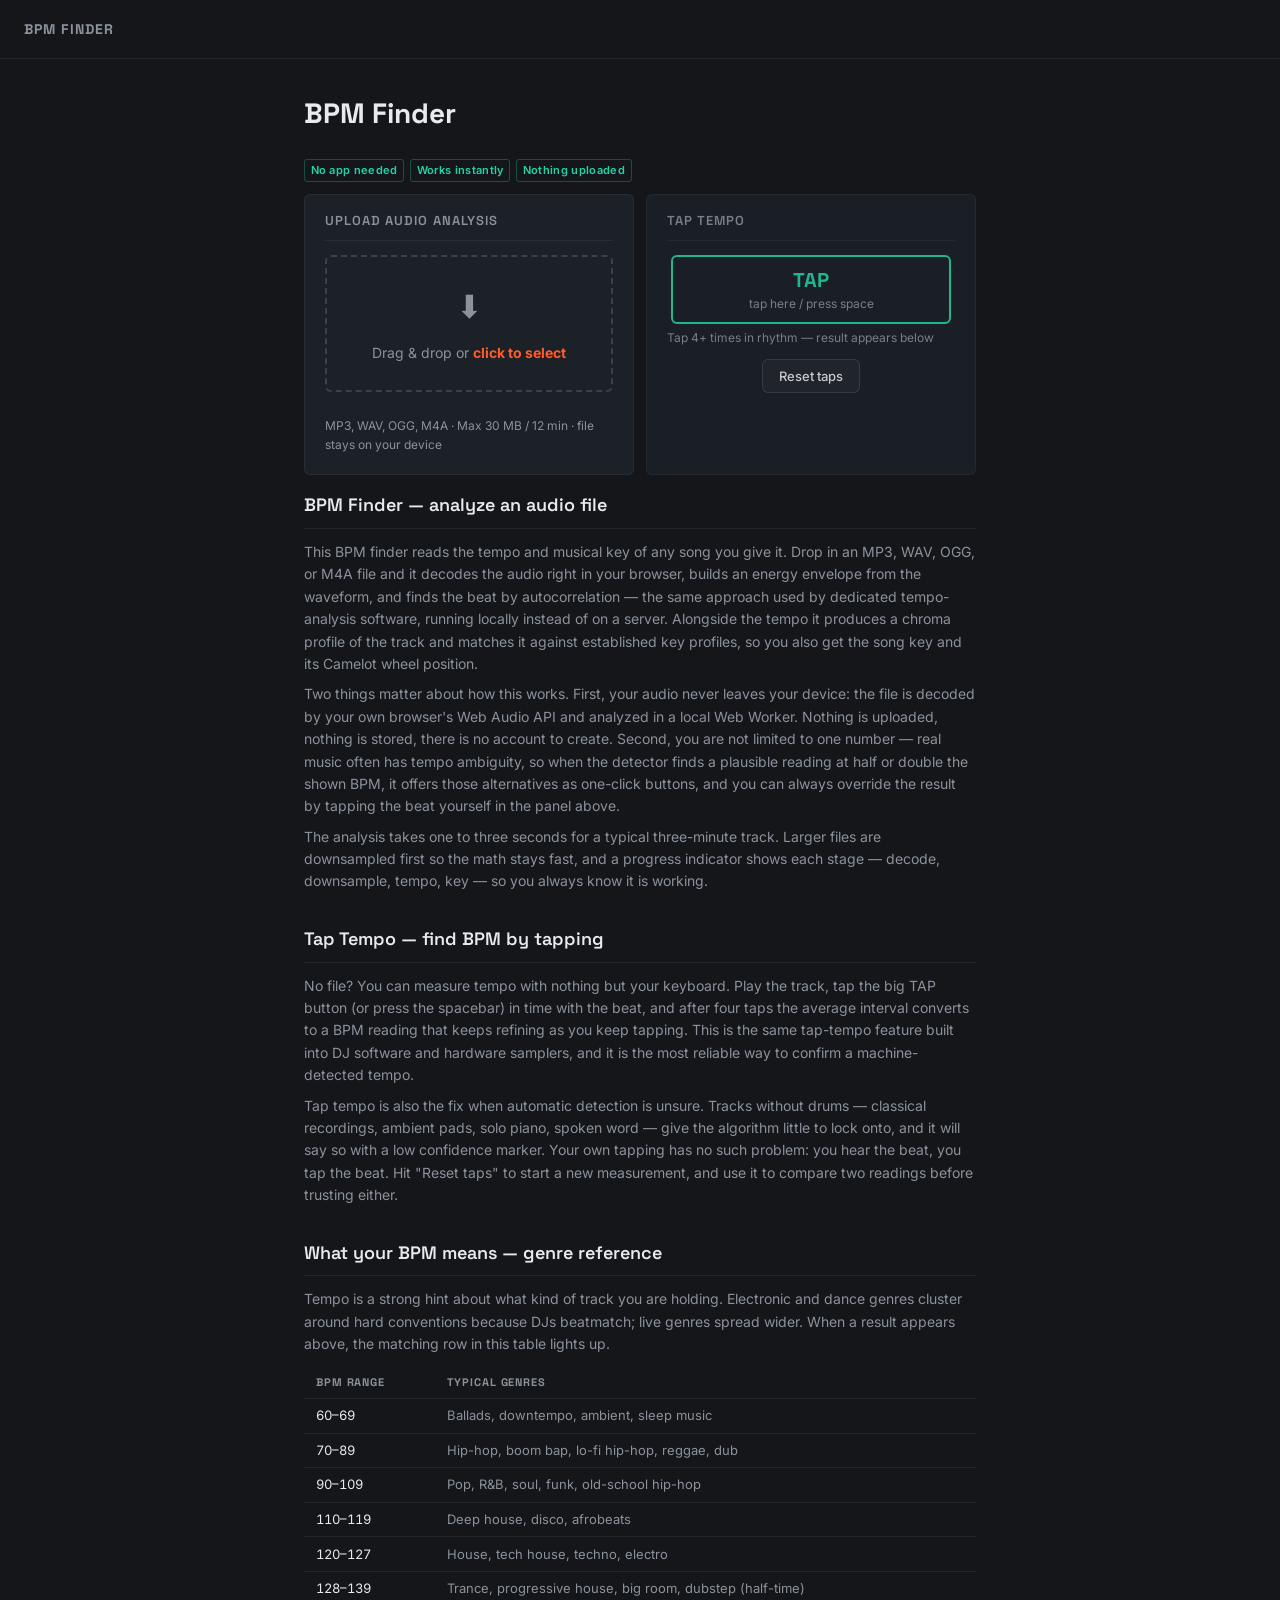
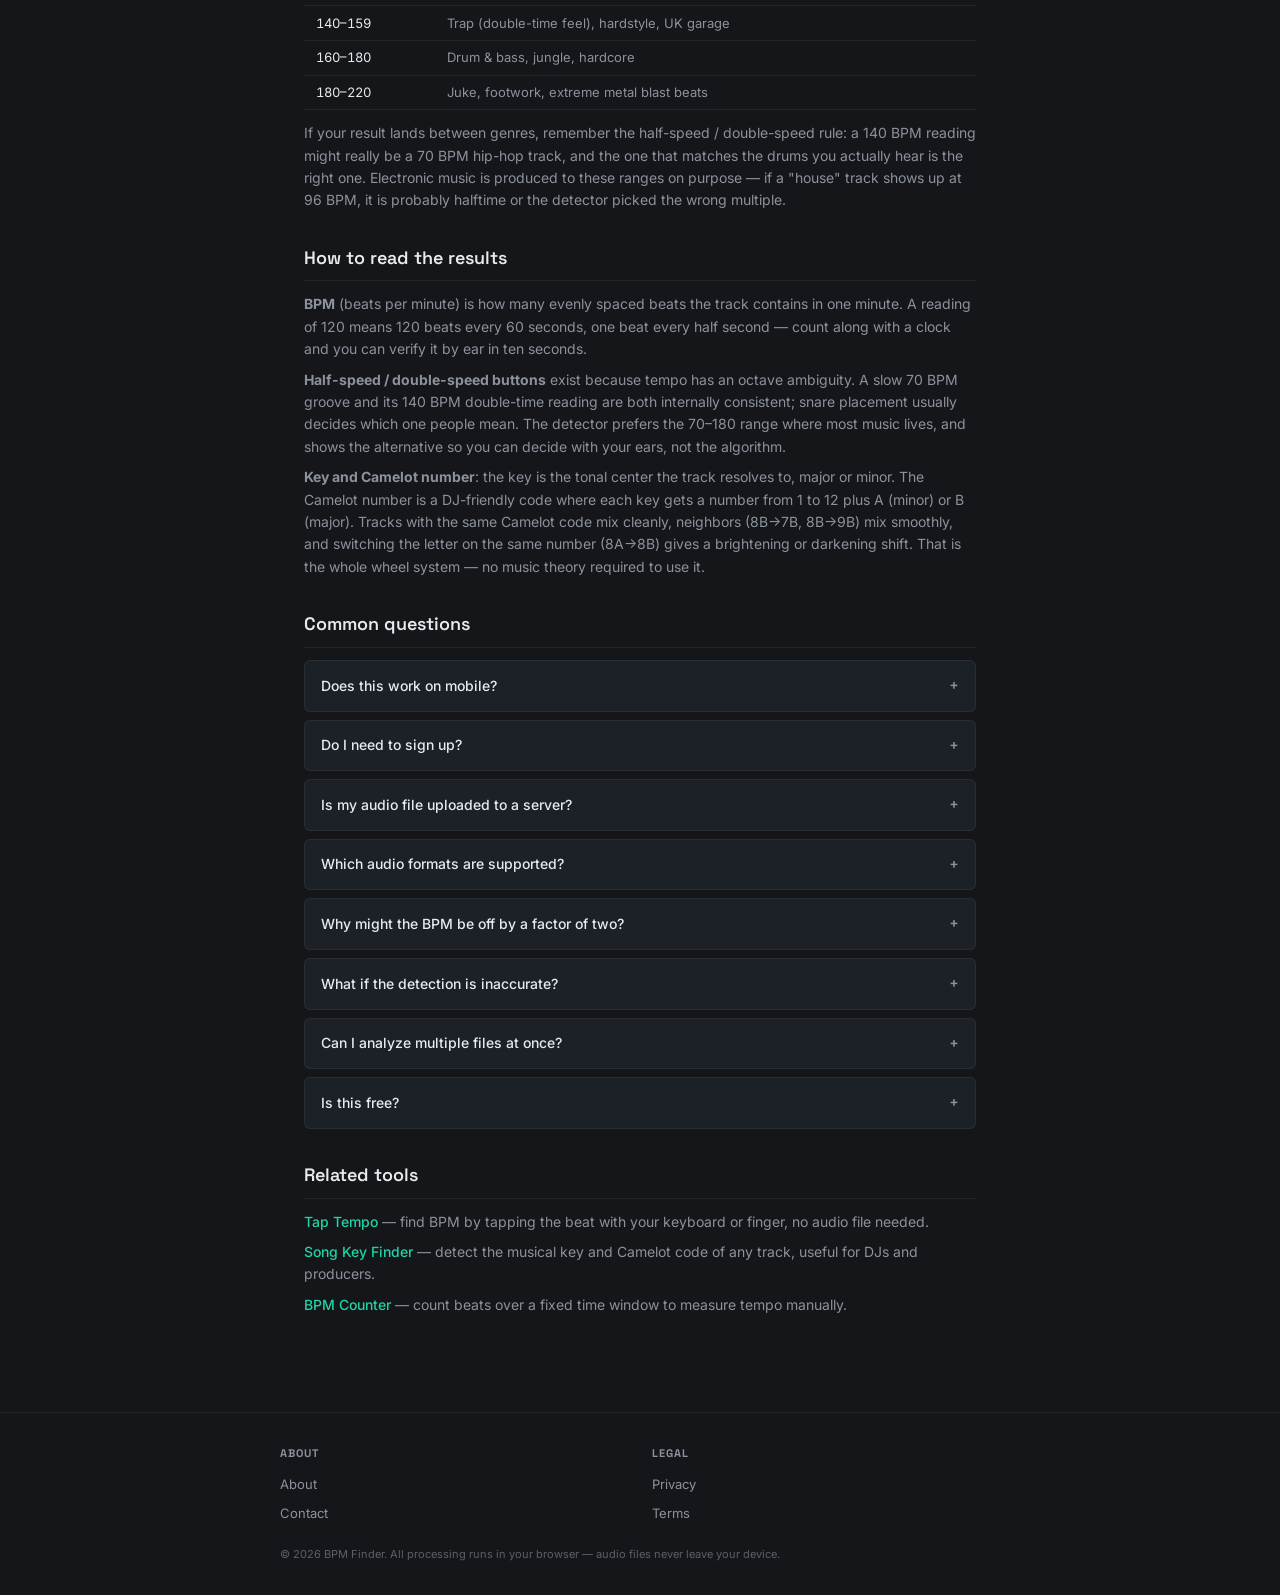
==== commit f0559f0b: "Step 2+3: fix dead links, add site-logo link, related tools, JSON-LD - Footer: replace 4 href="#" wi" ====
--- a/index.html
+++ b/index.html
@@ -4,8 +4,23 @@
   <meta charset="UTF-8">
   <meta name="viewport" content="width=device-width, initial-scale=1">
   <title>BPM Finder — Detect Tempo &amp; Song Key Online, Free &amp; Private</title>
-  <meta name="description" content="Free BPM finder: detect tempo and song key from any audio file, or tap the beat yourself. Runs entirely in your browser — files never leave your device. No upload, no signup.">
+  <meta name="description" content="Free online BPM finder and song key detector. Analyze any audio file in your browser — no upload, no signup — or tap the beat to find tempo instantly.">
   <link rel="canonical" href="https://getbpmfinder.com/">
+  <!-- Social media cards -->
+  <meta property="og:type" content="website">
+  <meta property="og:site_name" content="BPM Finder">
+  <meta property="og:title" content="BPM Finder — Detect Tempo &amp; Song Key Online, Free">
+  <meta property="og:description" content="Analyze any audio file right in your browser — no upload, no signup — or tap the beat to find tempo instantly.">
+  <meta property="og:url" content="https://getbpmfinder.com/">
+  <meta property="og:image" content="https://getbpmfinder.com/og-image.png">
+  <meta property="og:image:width" content="1200">
+  <meta property="og:image:height" content="630">
+  <meta property="og:image:alt" content="BPM Finder showing a detected tempo of 128 BPM with song key and Camelot code">
+  <meta name="twitter:card" content="summary_large_image">
+  <meta name="twitter:title" content="BPM Finder — Detect Tempo &amp; Song Key Online, Free">
+  <meta name="twitter:description" content="Analyze any audio file right in your browser — no upload, no signup — or tap the beat to find tempo instantly.">
+  <meta name="twitter:image" content="https://getbpmfinder.com/og-image.png">
+  <meta name="twitter:image:alt" content="BPM Finder showing a detected tempo of 128 BPM with song key and Camelot code">
   <link rel="icon" href="data:image/svg+xml,%3Csvg xmlns='http://www.w3.org/2000/svg' viewBox='0 0 32 32'%3E%3Crect width='32' height='32' rx='6' fill='%2314161a'/%3E%3Ctext x='16' y='21' font-family='monospace' font-size='14' font-weight='bold' fill='%23ff5c2b' text-anchor='middle'%3E128%3C/text%3E%3C/svg%3E">
   <link rel="preconnect" href="https://fonts.googleapis.com">
   <link rel="preconnect" href="https://fonts.gstatic.com" crossorigin>
@@ -13,11 +28,41 @@
   <link href="https://fonts.googleapis.com/css2?family=Inter:wght@400;500;600&family=Space+Grotesk:wght@600;700&display=swap" rel="stylesheet" media="print" onload="this.media='all'">
   <noscript><link href="https://fonts.googleapis.com/css2?family=Inter:wght@400;500;600&family=Space+Grotesk:wght@600;700&display=swap" rel="stylesheet"></noscript>
   <link rel="stylesheet" href="style.css">
+  <!-- Structured data: WebApplication + FAQPage -->
+  <script type="application/ld+json">
+  [
+    {
+      "@context": "https://schema.org",
+      "@type": "WebApplication",
+      "name": "BPM Finder",
+      "url": "https://getbpmfinder.com/",
+      "applicationCategory": "MultimediaApplication",
+      "operatingSystem": "Any",
+      "offers": { "@type": "Offer", "price": "0", "priceCurrency": "USD" },
+      "description": "Detect the tempo (BPM) and musical key of any audio file, entirely in your browser. No upload, no signup.",
+      "browserRequirements": "Requires a browser with Web Audio API support (Chrome, Firefox, Safari, Edge)."
+    },
+    {
+      "@context": "https://schema.org",
+      "@type": "FAQPage",
+      "mainEntity": [
+        { "@type": "Question", "name": "Does this work on mobile?", "acceptedAnswer": { "@type": "Answer", "text": "Yes. Both the file analysis and tap tempo run in your mobile browser. Analysis performance depends on your device — a three-minute song typically takes a few seconds on a recent phone." }},
+        { "@type": "Question", "name": "Do I need to sign up?", "acceptedAnswer": { "@type": "Answer", "text": "No. There is no account, no login, no email. Open the page and use it." }},
+        { "@type": "Question", "name": "Is my audio file uploaded to a server?", "acceptedAnswer": { "@type": "Answer", "text": "No. The file is decoded and analyzed entirely inside your browser using the Web Audio API and a local Web Worker. No audio data leaves your device, and nothing is stored after you close the page." }},
+        { "@type": "Question", "name": "Which audio formats are supported?", "acceptedAnswer": { "@type": "Answer", "text": "Whatever your browser can decode: MP3, WAV, OGG, and M4A/AAC all work in Chrome and Edge; Safari adds support for more Apple formats. If a file fails to decode, convert it to MP3 or WAV and try again. The limit is 30 MB and 12 minutes per file." }},
+        { "@type": "Question", "name": "Why might the BPM be off by a factor of two?", "acceptedAnswer": { "@type": "Answer", "text": "Rhythm has an octave ambiguity: the same track can be counted at 80 or 160 BPM depending on which pulses you follow. The detector prefers the 70–180 BPM range and offers the half/double alternative as a one-click button when it exists." }},
+        { "@type": "Question", "name": "What if the detection is inaccurate?", "acceptedAnswer": { "@type": "Answer", "text": "Check the confidence marker. Low confidence usually means the track has no clear beat (ambient, classical, field recordings). Two fixes: use tap tempo to measure the beat yourself, or try a section of the song with drums." }},
+        { "@type": "Question", "name": "Can I analyze multiple files at once?", "acceptedAnswer": { "@type": "Answer", "text": "Not in this version — one file at a time. Click \"Analyze another file\" to start the next one." }},
+        { "@type": "Question", "name": "Is this free?", "acceptedAnswer": { "@type": "Answer", "text": "Yes, completely. No limits, no account, no ads." }}
+      ]
+    }
+  ]
+  </script>
 </head>
 <body>
 
 <header class="site-header">
-  <span>BPM Finder</span>
+  <a href="/" class="site-logo">BPM Finder</a>
 </header>
 
 <main>
@@ -61,8 +106,8 @@
       </div>
     </section>
 
-    <!-- Mode 2: tap tempo -->
-    <section class="mode-card" aria-label="Tap tempo to find BPM">
+    <!-- Mode 2: tap tempo (secondary entry) -->
+    <section class="mode-card mode-secondary" aria-label="Tap tempo to find BPM">
       <h2 class="mode-title">Tap tempo</h2>
       <button class="tap-btn tap-btn-big" id="tapBtn" type="button" aria-label="Tap tempo: tap 4 or more times to get BPM">TAP<br><span class="tap-btn-sub">tap here / press space</span></button>
       <p class="tap-hint" id="tapHint">Tap 4+ times in rhythm — result appears below</p>
@@ -197,6 +242,16 @@
       <div class="faq-answer">Yes, completely. No limits, no account, no ads.</div>
     </details>
   </section>
+
+  <!-- ============ Related tools ============ -->
+  <section class="info-section">
+    <h2>Related tools</h2>
+    <ul class="related-list">
+      <li><a href="/tap-tempo/">Tap Tempo</a> — find BPM by tapping the beat with your keyboard or finger, no audio file needed.</li>
+      <li><a href="/song-key-finder/">Song Key Finder</a> — detect the musical key and Camelot code of any track, useful for DJs and producers.</li>
+      <li><a href="/bpm-counter/">BPM Counter</a> — count beats over a fixed time window to measure tempo manually.</li>
+    </ul>
+  </section>
 </main>
 
 <footer class="site-footer">
@@ -204,16 +259,15 @@
     <div class="footer-col">
       <h3>About</h3>
       <ul>
-        <li><a href="#">About</a></li>
-        <li><a href="#">Contact</a></li>
+        <li><a href="/about/">About</a></li>
+        <li><a href="/contact/">Contact</a></li>
       </ul>
     </div>
     <div class="footer-col">
       <h3>Legal</h3>
       <ul>
-        <li><a href="#">Privacy</a></li>
-        <li><a href="#">Terms</a></li>
-        <li><a href="#">Copyright complaints</a></li>
+        <li><a href="/privacy/">Privacy</a></li>
+        <li><a href="/terms/">Terms</a></li>
       </ul>
     </div>
   </div>
--- a/style.css
+++ b/style.css
@@ -60,13 +60,19 @@
   border-bottom: 1px solid rgba(255,255,255,0.06);
 }
 
-.site-header span {
+.site-logo {
   font-family: var(--font-heading);
   font-size: 0.875rem;
   font-weight: 700;
   letter-spacing: 0.08em;
   text-transform: uppercase;
   color: var(--text-muted);
+  text-decoration: none;
+  transition: color var(--transition);
+}
+
+.site-logo:hover {
+  color: var(--text);
 }
 
 /* ---- Main ---- */
@@ -184,6 +190,34 @@
 .tap-controls {
   text-align: center;
   margin-top: 0.75rem;
+}
+
+/* Secondary mode card (tap tempo) — visually de-emphasized */
+.mode-secondary {
+  opacity: 0.85;
+}
+
+/* Related tools list */
+.related-list {
+  list-style: none;
+  padding: 0;
+}
+
+.related-list li {
+  margin-bottom: 0.5rem;
+  font-size: 0.875rem;
+  color: var(--text-muted);
+}
+
+.related-list a {
+  color: var(--accent2);
+  font-weight: 500;
+  text-decoration: none;
+  transition: color var(--transition);
+}
+
+.related-list a:hover {
+  color: var(--text);
 }
 
 /* Cover */
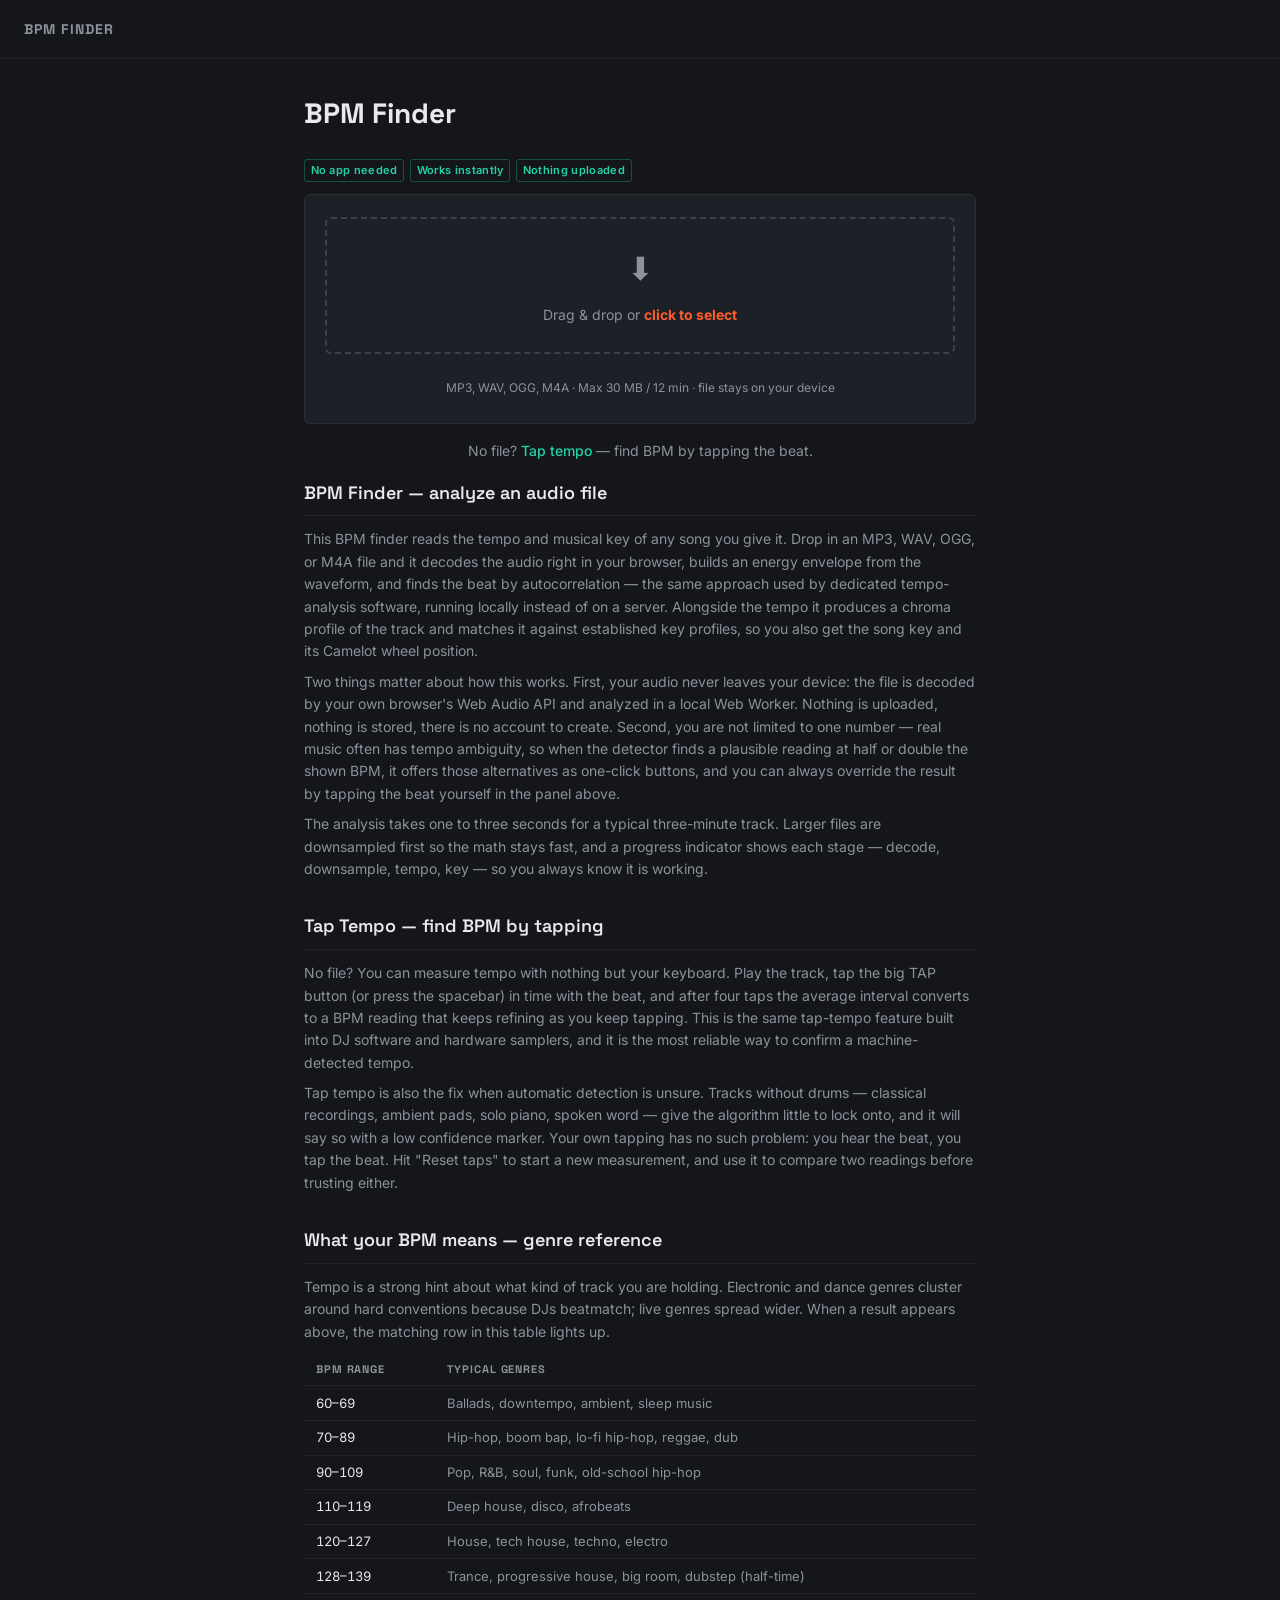
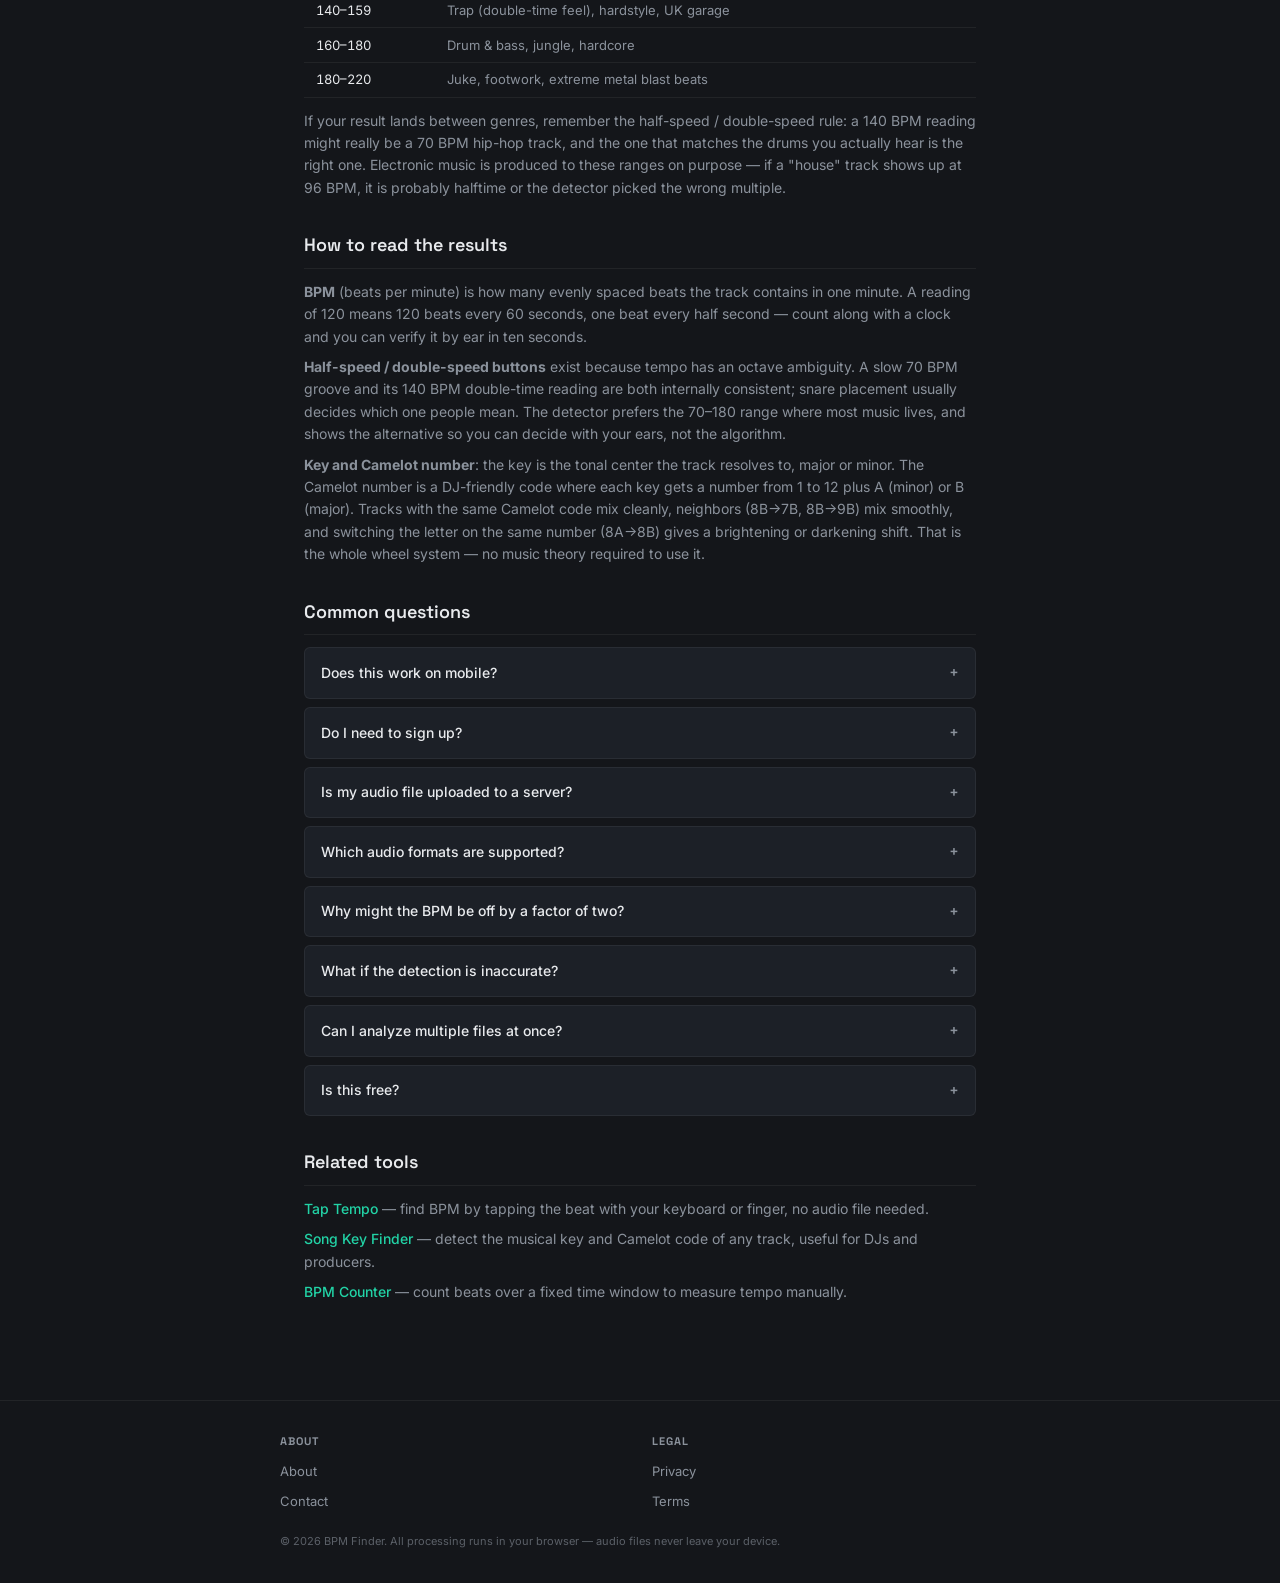
==== commit 14bef0f8: "Step 4: split into inner pages, homepage focused on bpm finder - Homepage: upload-only (tap tempo re" ====
--- a/index.html
+++ b/index.html
@@ -74,48 +74,34 @@
     <span>Nothing uploaded</span>
   </div>
 
-  <!-- ============ Dual-mode tool area ============ -->
-  <div class="tool-grid">
-
-    <!-- Mode 1: upload & analyze -->
-    <section class="mode-card" aria-label="Upload audio to analyze BPM and key">
-      <h2 class="mode-title">Upload audio analysis</h2>
-
-      <!-- Cover / Upload -->
-      <div id="toolCover">
-        <div class="drop-zone" id="dropZone" role="button" tabindex="0" aria-label="Drop audio file here or click to select">
-          <input type="file" accept="audio/*" id="fileInput" aria-label="Select audio file">
-          <span class="drop-icon" aria-hidden="true">⬇</span>
-          <span class="drop-label">Drag &amp; drop or <strong>click to select</strong></span>
-        </div>
-        <p class="format-hint">MP3, WAV, OGG, M4A · Max 30 MB / 12 min · file stays on your device</p>
+  <!-- ============ Upload tool ============ -->
+  <section class="mode-card" style="max-width:720px;margin:0 auto 1rem" aria-label="Upload audio to analyze BPM and key">
+    <!-- Cover / Upload -->
+    <div id="toolCover">
+      <div class="drop-zone" id="dropZone" role="button" tabindex="0" aria-label="Drop audio file here or click to select">
+        <input type="file" accept="audio/*" id="fileInput" aria-label="Select audio file">
+        <span class="drop-icon" aria-hidden="true">⬇</span>
+        <span class="drop-label">Drag &amp; drop or <strong>click to select</strong></span>
       </div>
-
-      <!-- Progress -->
-      <div id="toolProgress" class="hidden">
-        <div class="progress-bar-wrap" role="progressbar" aria-valuenow="0" aria-valuemin="0" aria-valuemax="100" id="progressWrap">
-          <div class="progress-bar-fill" id="progressFill"></div>
-        </div>
-        <span class="progress-stage" id="progressStage">Decoding audio…</span>
+      <p class="format-hint">MP3, WAV, OGG, M4A · Max 30 MB / 12 min · file stays on your device</p>
+    </div>
+
+    <!-- Progress -->
+    <div id="toolProgress" class="hidden">
+      <div class="progress-bar-wrap" role="progressbar" aria-valuenow="0" aria-valuemin="0" aria-valuemax="100" id="progressWrap">
+        <div class="progress-bar-fill" id="progressFill"></div>
       </div>
-
-      <!-- Error -->
-      <div id="toolError" class="hidden">
-        <p class="error-msg" id="errorMsg"></p>
-        <button class="btn btn-accent" id="retryBtn" type="button">Try again</button>
+      <span class="progress-stage" id="progressStage">Decoding audio…</span>
       </div>
-    </section>
-
-    <!-- Mode 2: tap tempo (secondary entry) -->
-    <section class="mode-card mode-secondary" aria-label="Tap tempo to find BPM">
-      <h2 class="mode-title">Tap tempo</h2>
-      <button class="tap-btn tap-btn-big" id="tapBtn" type="button" aria-label="Tap tempo: tap 4 or more times to get BPM">TAP<br><span class="tap-btn-sub">tap here / press space</span></button>
-      <p class="tap-hint" id="tapHint">Tap 4+ times in rhythm — result appears below</p>
-      <div class="tap-controls">
-        <button class="btn" id="tapResetBtn" type="button">Reset taps</button>
-      </div>
-    </section>
-  </div>
+
+    <!-- Error -->
+    <div id="toolError" class="hidden">
+      <p class="error-msg" id="errorMsg"></p>
+      <button class="btn btn-accent" id="retryBtn" type="button">Try again</button>
+    </div>
+  </section>
+
+  <p class="tap-link">No file? <a href="/tap-tempo/">Tap tempo</a> — find BPM by tapping the beat.</p>
 
   <!-- ============ Shared result panel ============ -->
   <section id="toolResults" class="tool-results-panel hidden" aria-label="Detection results" aria-live="polite">
@@ -607,9 +593,6 @@
 const confidenceValue = document.getElementById('confidenceValue');
 const resultDetails = document.getElementById('resultDetails');
 const resultActions = document.getElementById('resultActions');
-const tapBtn       = document.getElementById('tapBtn');
-const tapHint      = document.getElementById('tapHint');
-const tapResetBtn  = document.getElementById('tapResetBtn');
 const reuploadBtn  = document.getElementById('reuploadBtn');
 const bpmTable     = document.getElementById('bpmTable');
 
@@ -617,8 +600,6 @@
 let worker = null;
 let currentBPM = 0;
 let currentAlternatives = [];
-let tapTimes = [];
-let tapTimeout = null;
 
 // ---- Helpers ----
 function show(el) { el.classList.remove('hidden'); }
@@ -727,36 +708,6 @@
   show(toolResults);
 }
 
-// ---- Tap mode result ----
-function tapConfidence(times) {
-  // consistency of intervals: stddev/mean
-  if (times.length < 4) return null;
-  const intervals = [];
-  for (let i = 1; i < times.length; i++) intervals.push(times[i] - times[i - 1]);
-  const mean = intervals.reduce((a, b) => a + b, 0) / intervals.length;
-  if (mean <= 0) return null;
-  const variance = intervals.reduce((a, b) => a + (b - mean) * (b - mean), 0) / intervals.length;
-  const cv = Math.sqrt(variance) / mean;
-  if (cv < 0.03) return 'high';
-  if (cv < 0.08) return 'medium';
-  return 'low';
-}
-
-function displayTapResult(bpm, level) {
-  // Hide upload-only fields in tap mode
-  keyValue.textContent = '—';
-  camelotValue.textContent = '—';
-  durationItem.classList.add('hidden');
-  setConfidenceBadge(level);
-  resultActions.innerHTML = '';
-  const note = document.createElement('p');
-  note.className = 'low-conf-warn';
-  note.textContent = 'Measured by tapping. For key + Camelot, upload the audio file instead.';
-  resultActions.appendChild(note);
-  highlightGenreRow(bpm);
-  show(toolResults);
-}
-
 // ---- File handling ----
 const MAX_SIZE = 30 * 1024 * 1024; // 30 MB
 const MAX_DURATION = 12 * 60; // 12 minutes
@@ -866,62 +817,6 @@
   hide(toolResults);
 });
 
-// ---- Tap Tempo ----
-function registerTap() {
-  const now = performance.now();
-
-  // Reset if gap > 2s
-  if (tapTimes.length > 0 && now - tapTimes[tapTimes.length - 1] > 2000) {
-    tapTimes = [];
-  }
-
-  tapTimes.push(now);
-
-  if (tapTimes.length >= 4) {
-    // Average interval
-    let totalInterval = 0;
-    for (let i = 1; i < tapTimes.length; i++) {
-      totalInterval += tapTimes[i] - tapTimes[i - 1];
-    }
-    const avgInterval = totalInterval / (tapTimes.length - 1);
-    const tapBPM = Math.round(60000 / avgInterval);
-    bpmNumber.textContent = tapBPM;
-    currentBPM = tapBPM;
-    displayTapResult(tapBPM, tapConfidence(tapTimes));
-    tapHint.textContent = tapTimes.length + ' taps — ' + tapBPM + ' BPM';
-  } else {
-    tapHint.textContent = tapTimes.length + ' tap' + (tapTimes.length > 1 ? 's' : '') + '… keep tapping';
-  }
-
-  // Auto-reset after 2s of inactivity
-  clearTimeout(tapTimeout);
-  tapTimeout = setTimeout(function() {
-    tapTimes = [];
-    tapHint.textContent = 'Tap 4+ times to set tempo manually';
-  }, 2000);
-}
-
-tapBtn.addEventListener('click', registerTap);
-
-tapResetBtn.addEventListener('click', function() {
-  tapTimes = [];
-  clearTimeout(tapTimeout);
-  tapHint.textContent = 'Tap 4+ times in rhythm — result appears below';
-  hide(toolResults);
-});
-
-// Spacebar taps when nothing else has focus, or when the TAP button has focus
-document.addEventListener('keydown', function(e) {
-  if (e.code !== 'Space') return;
-  const target = e.target;
-  const onBody = target === document.body;
-  const onTapBtn = target === tapBtn;
-  if (!onBody && !onTapBtn) return; // don't hijack focus on inputs/buttons
-  if (onBody && tapTimes.length === 0) return; // first activation must be deliberate
-  e.preventDefault();
-  registerTap();
-});
-
 // ---- Init worker on load ----
 createWorker();
 </script>
--- a/style.css
+++ b/style.css
@@ -220,6 +220,78 @@
   color: var(--text);
 }
 
+/* ---- Tap-tool panel (inner pages) ---- */
+.tap-tool-panel {
+  background: var(--card);
+  border: 1px solid rgba(255,255,255,0.06);
+  border-radius: var(--radius);
+  padding: 2rem 1.5rem;
+  margin-bottom: 1rem;
+  display: flex;
+  flex-direction: column;
+  align-items: center;
+  gap: 0.75rem;
+}
+
+/* ---- BPM Counter specific ---- */
+.counter-instructions {
+  font-size: 0.875rem;
+  color: var(--text-muted);
+  text-align: center;
+  max-width: 400px;
+}
+
+.counter-controls {
+  display: flex;
+  align-items: center;
+  gap: 0.5rem;
+  margin-bottom: 0.5rem;
+}
+
+.counter-label {
+  font-size: 0.8125rem;
+  color: var(--text-muted);
+}
+
+.counter-select {
+  font-family: var(--font-body);
+  font-size: 0.8125rem;
+  padding: 0.3rem 0.6rem;
+  border: 1px solid rgba(255,255,255,0.12);
+  border-radius: var(--radius);
+  background: var(--card-hover);
+  color: var(--text);
+}
+
+.counter-status {
+  font-family: var(--font-heading);
+  font-size: 1rem;
+  color: var(--text-muted);
+  font-variant-numeric: tabular-nums;
+}
+
+.counter-status strong {
+  color: var(--accent);
+}
+
+/* ---- Tap-link (homepage) ---- */
+.tap-link {
+  text-align: center;
+  font-size: 0.875rem;
+  color: var(--text-muted);
+  margin-bottom: 1rem;
+}
+
+.tap-link a {
+  color: var(--accent2);
+  font-weight: 500;
+  text-decoration: none;
+}
+
+.tap-link a:hover {
+  color: var(--text);
+}
+
 /* Cover */
 .drop-zone {
   position: relative;
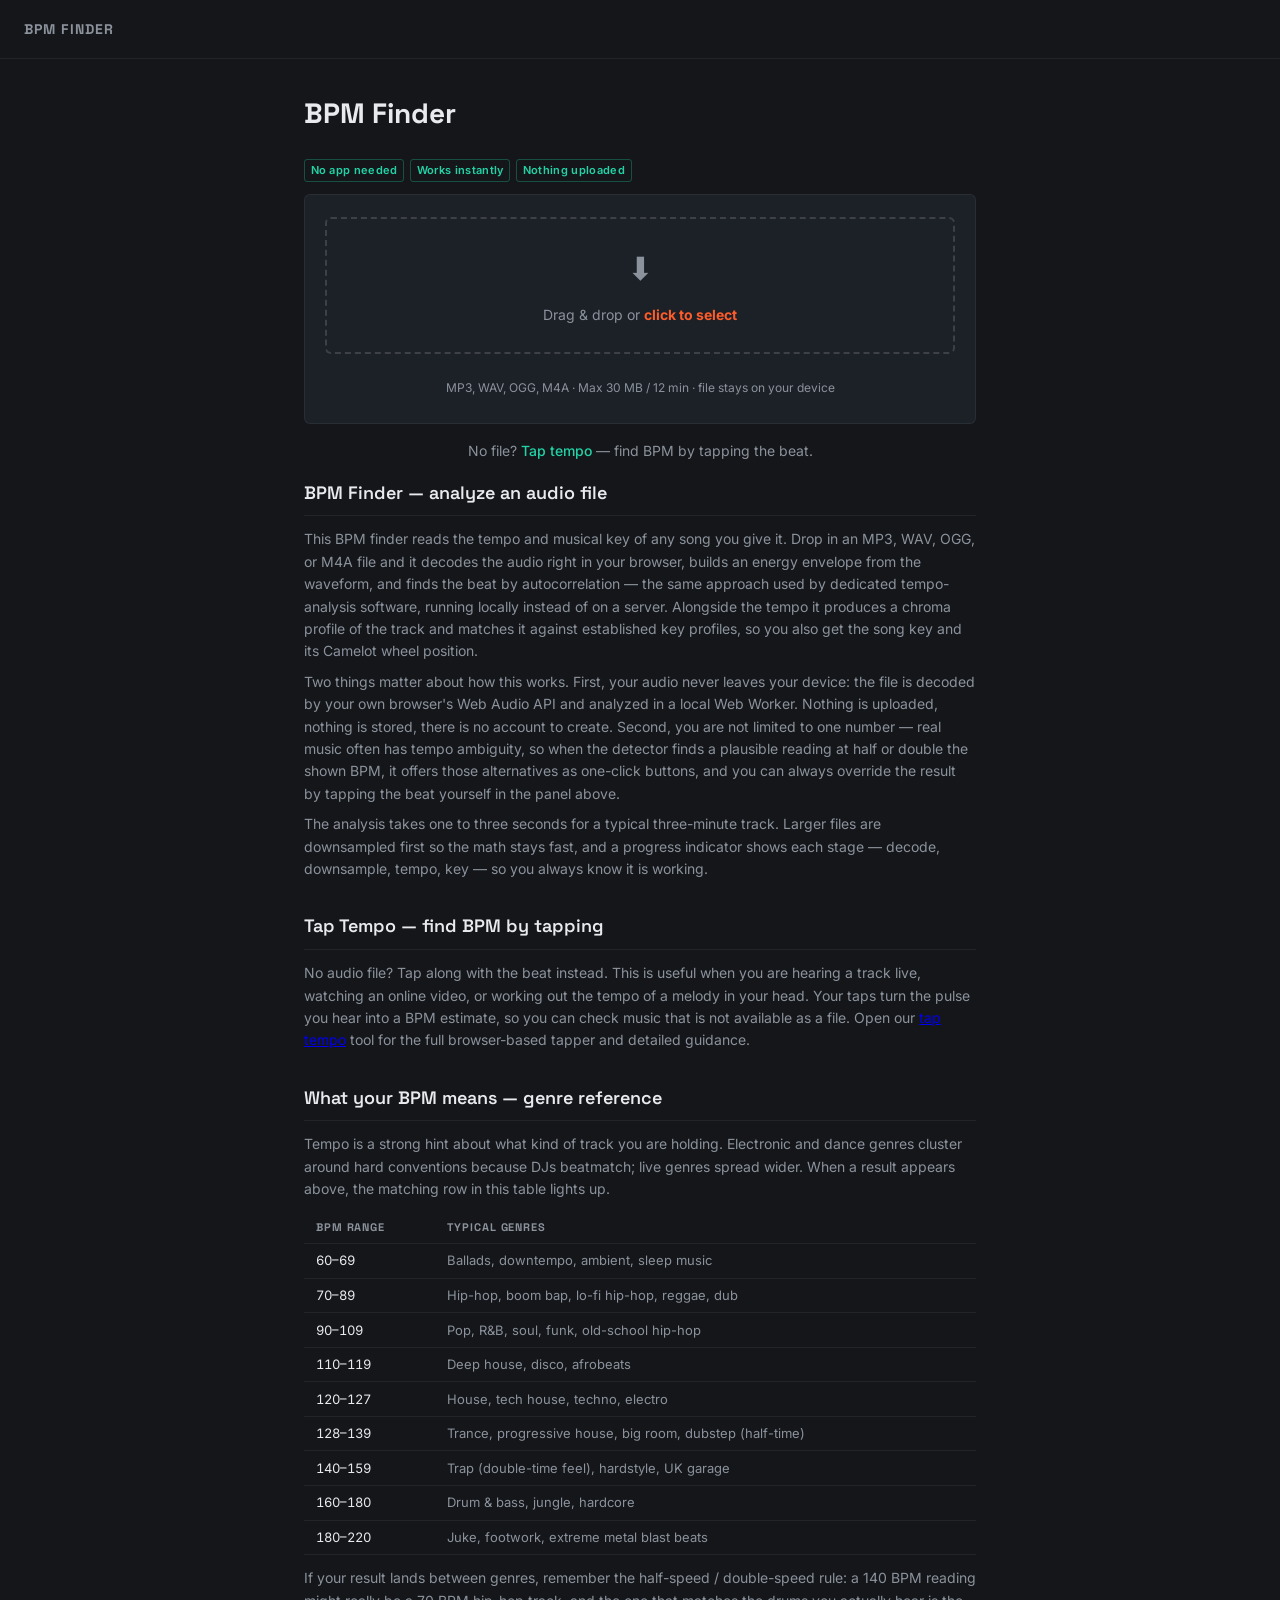
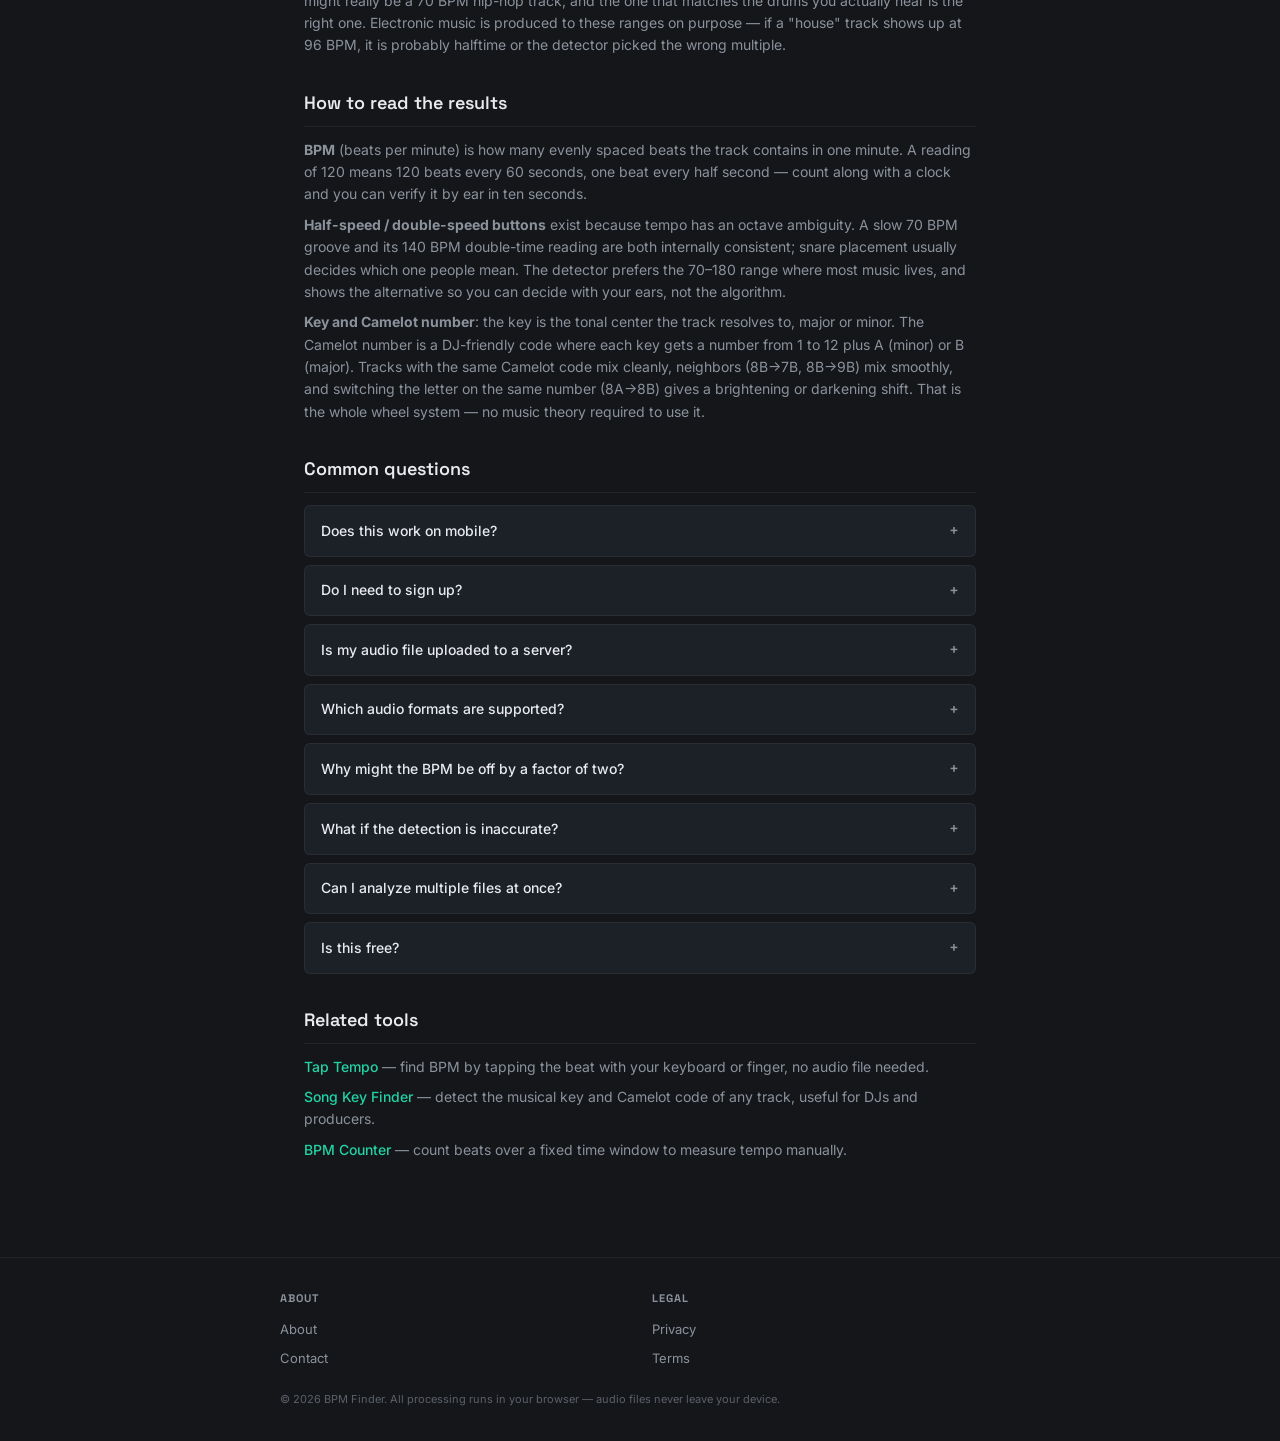
==== commit 8b374320: "Shorten homepage tap tempo section" ====
--- a/index.html
+++ b/index.html
@@ -151,8 +151,7 @@
   <!-- ============ H2: tap mode content ============ -->
   <section class="info-section">
     <h2>Tap Tempo — find BPM by tapping</h2>
-    <p>No file? You can measure tempo with nothing but your keyboard. Play the track, tap the big TAP button (or press the spacebar) in time with the beat, and after four taps the average interval converts to a BPM reading that keeps refining as you keep tapping. This is the same tap-tempo feature built into DJ software and hardware samplers, and it is the most reliable way to confirm a machine-detected tempo.</p>
-    <p>Tap tempo is also the fix when automatic detection is unsure. Tracks without drums — classical recordings, ambient pads, solo piano, spoken word — give the algorithm little to lock onto, and it will say so with a low confidence marker. Your own tapping has no such problem: you hear the beat, you tap the beat. Hit "Reset taps" to start a new measurement, and use it to compare two readings before trusting either.</p>
+    <p>No audio file? Tap along with the beat instead. This is useful when you are hearing a track live, watching an online video, or working out the tempo of a melody in your head. Your taps turn the pulse you hear into a BPM estimate, so you can check music that is not available as a file. Open our <a href="/tap-tempo/">tap tempo</a> tool for the full browser-based tapper and detailed guidance.</p>
   </section>
 
   <!-- ============ H2: BPM ranges ============ -->
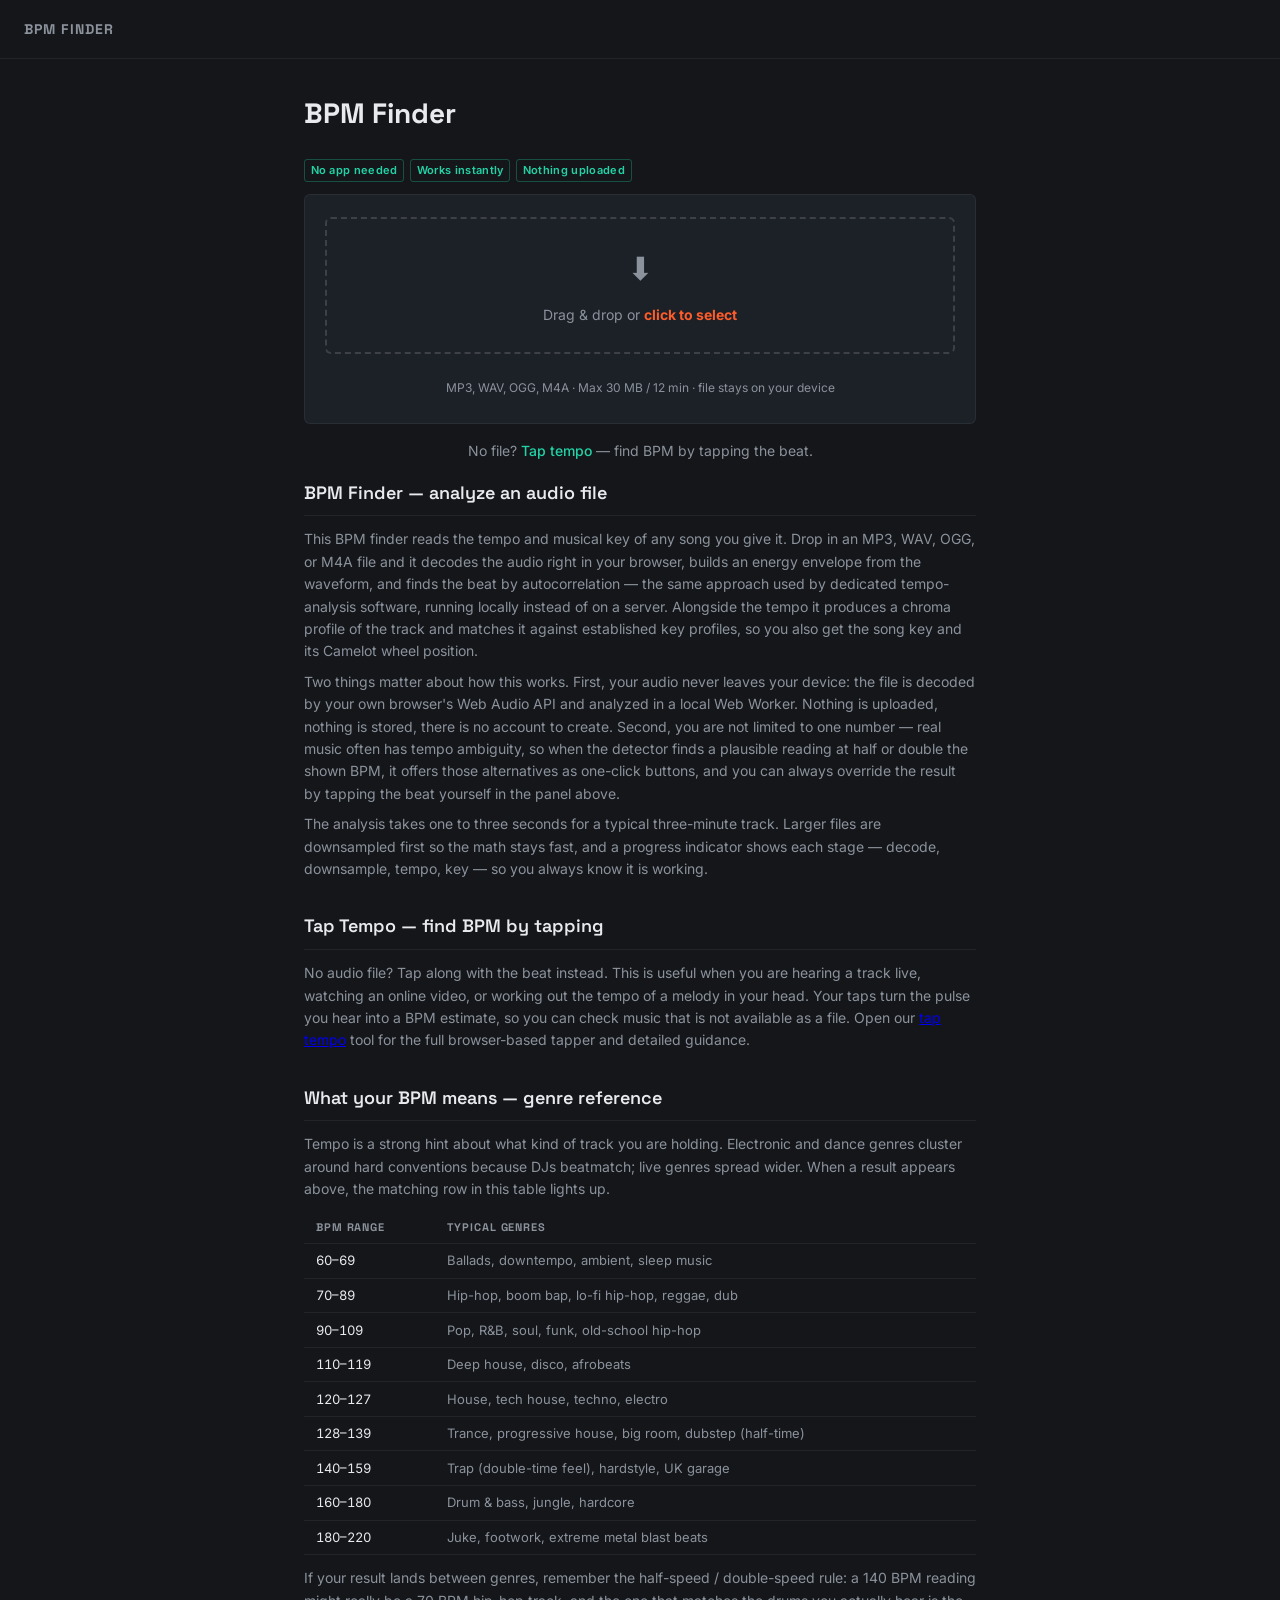
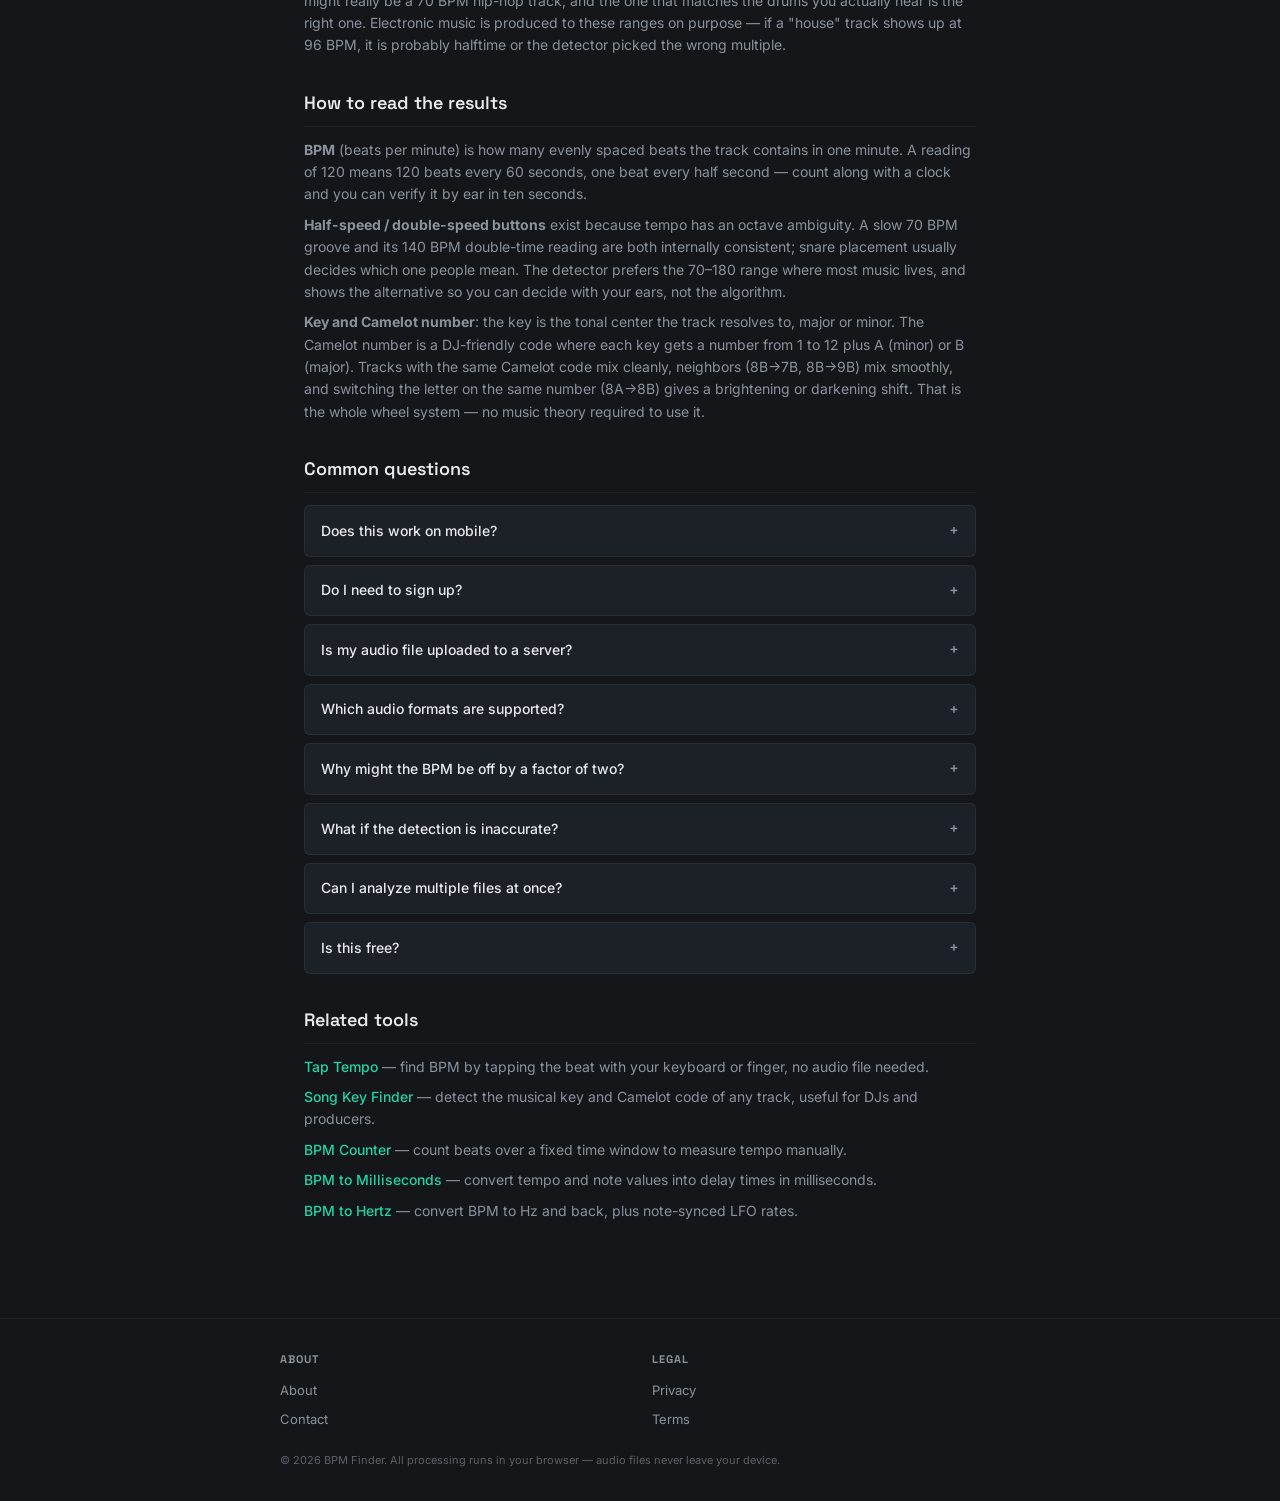
==== commit 71acb311: "Link tempo converters from related tools and navigation" ====
--- a/index.html
+++ b/index.html
@@ -235,6 +235,8 @@
       <li><a href="/tap-tempo/">Tap Tempo</a> — find BPM by tapping the beat with your keyboard or finger, no audio file needed.</li>
       <li><a href="/song-key-finder/">Song Key Finder</a> — detect the musical key and Camelot code of any track, useful for DJs and producers.</li>
       <li><a href="/bpm-counter/">BPM Counter</a> — count beats over a fixed time window to measure tempo manually.</li>
+      <li><a href="/bpm-to-milliseconds/">BPM to Milliseconds</a> — convert tempo and note values into delay times in milliseconds.</li>
+      <li><a href="/bpm-to-hertz/">BPM to Hertz</a> — convert BPM to Hz and back, plus note-synced LFO rates.</li>
     </ul>
   </section>
 </main>
